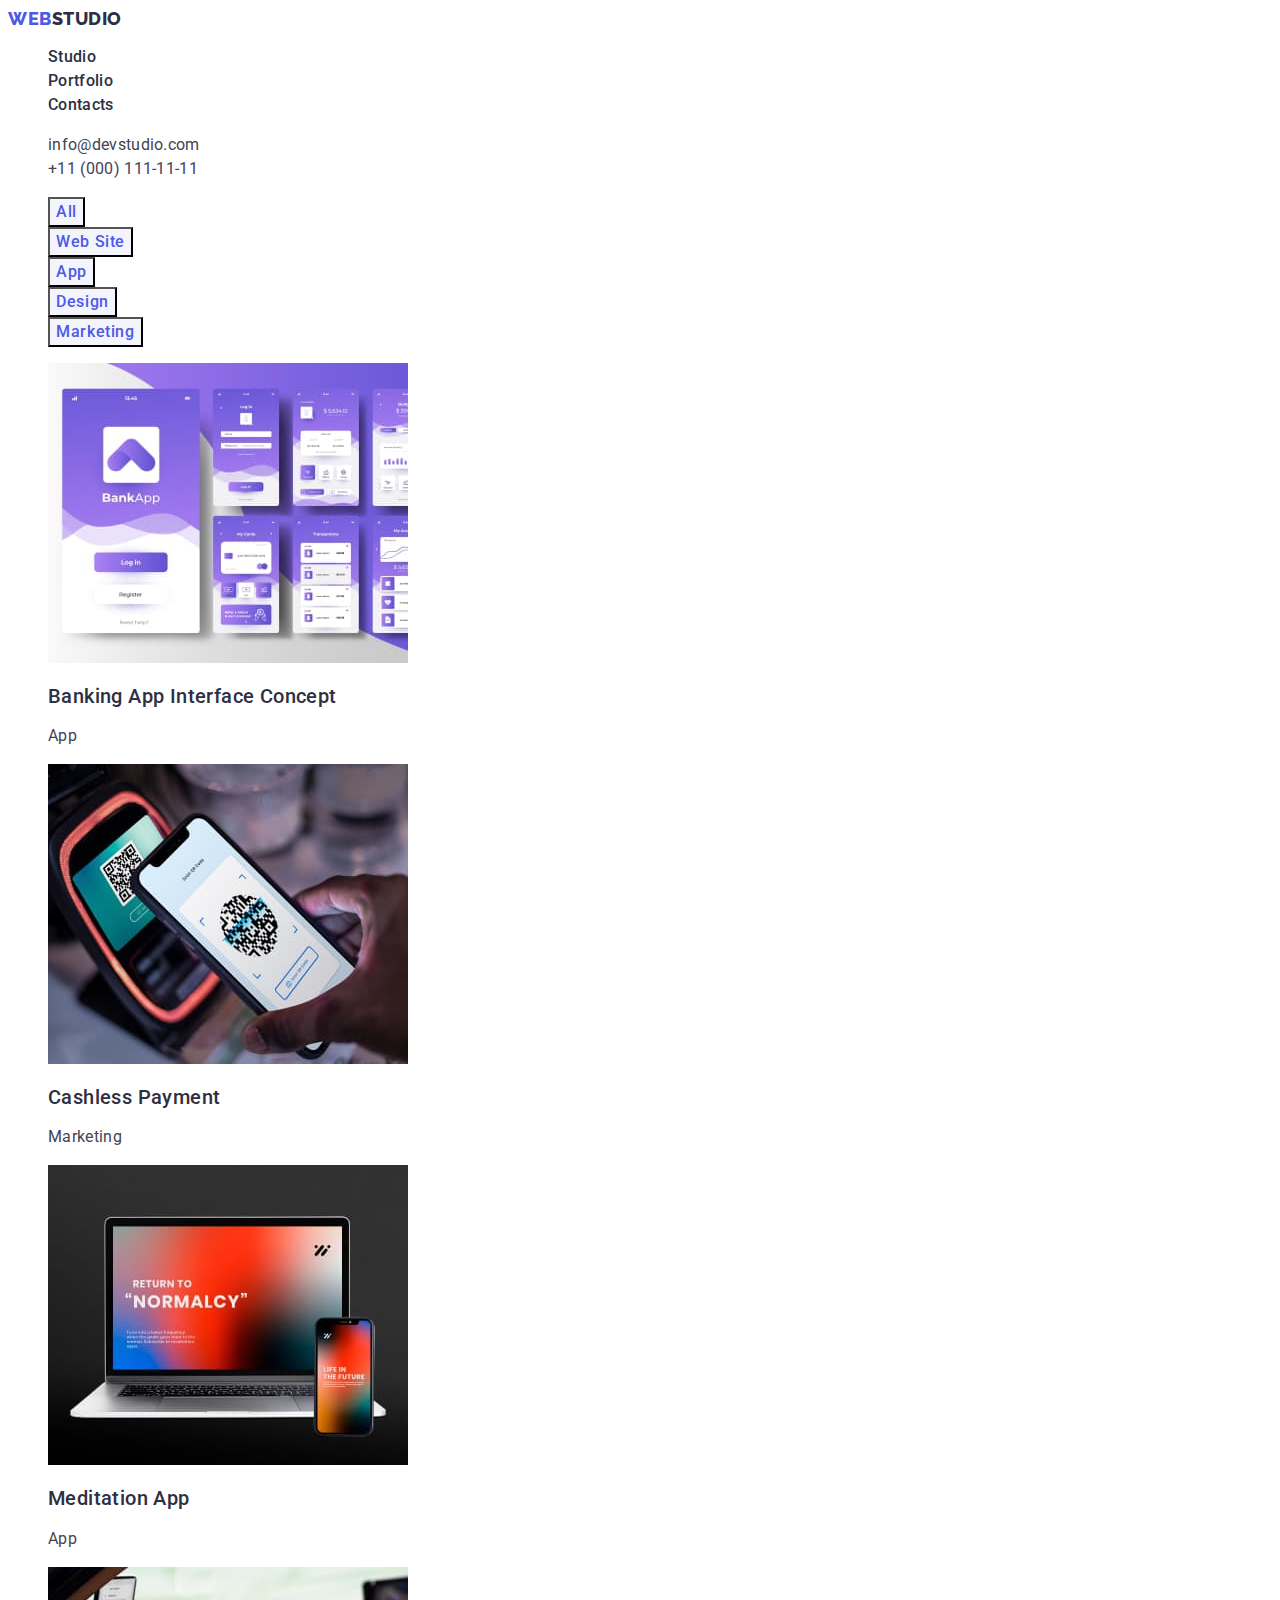
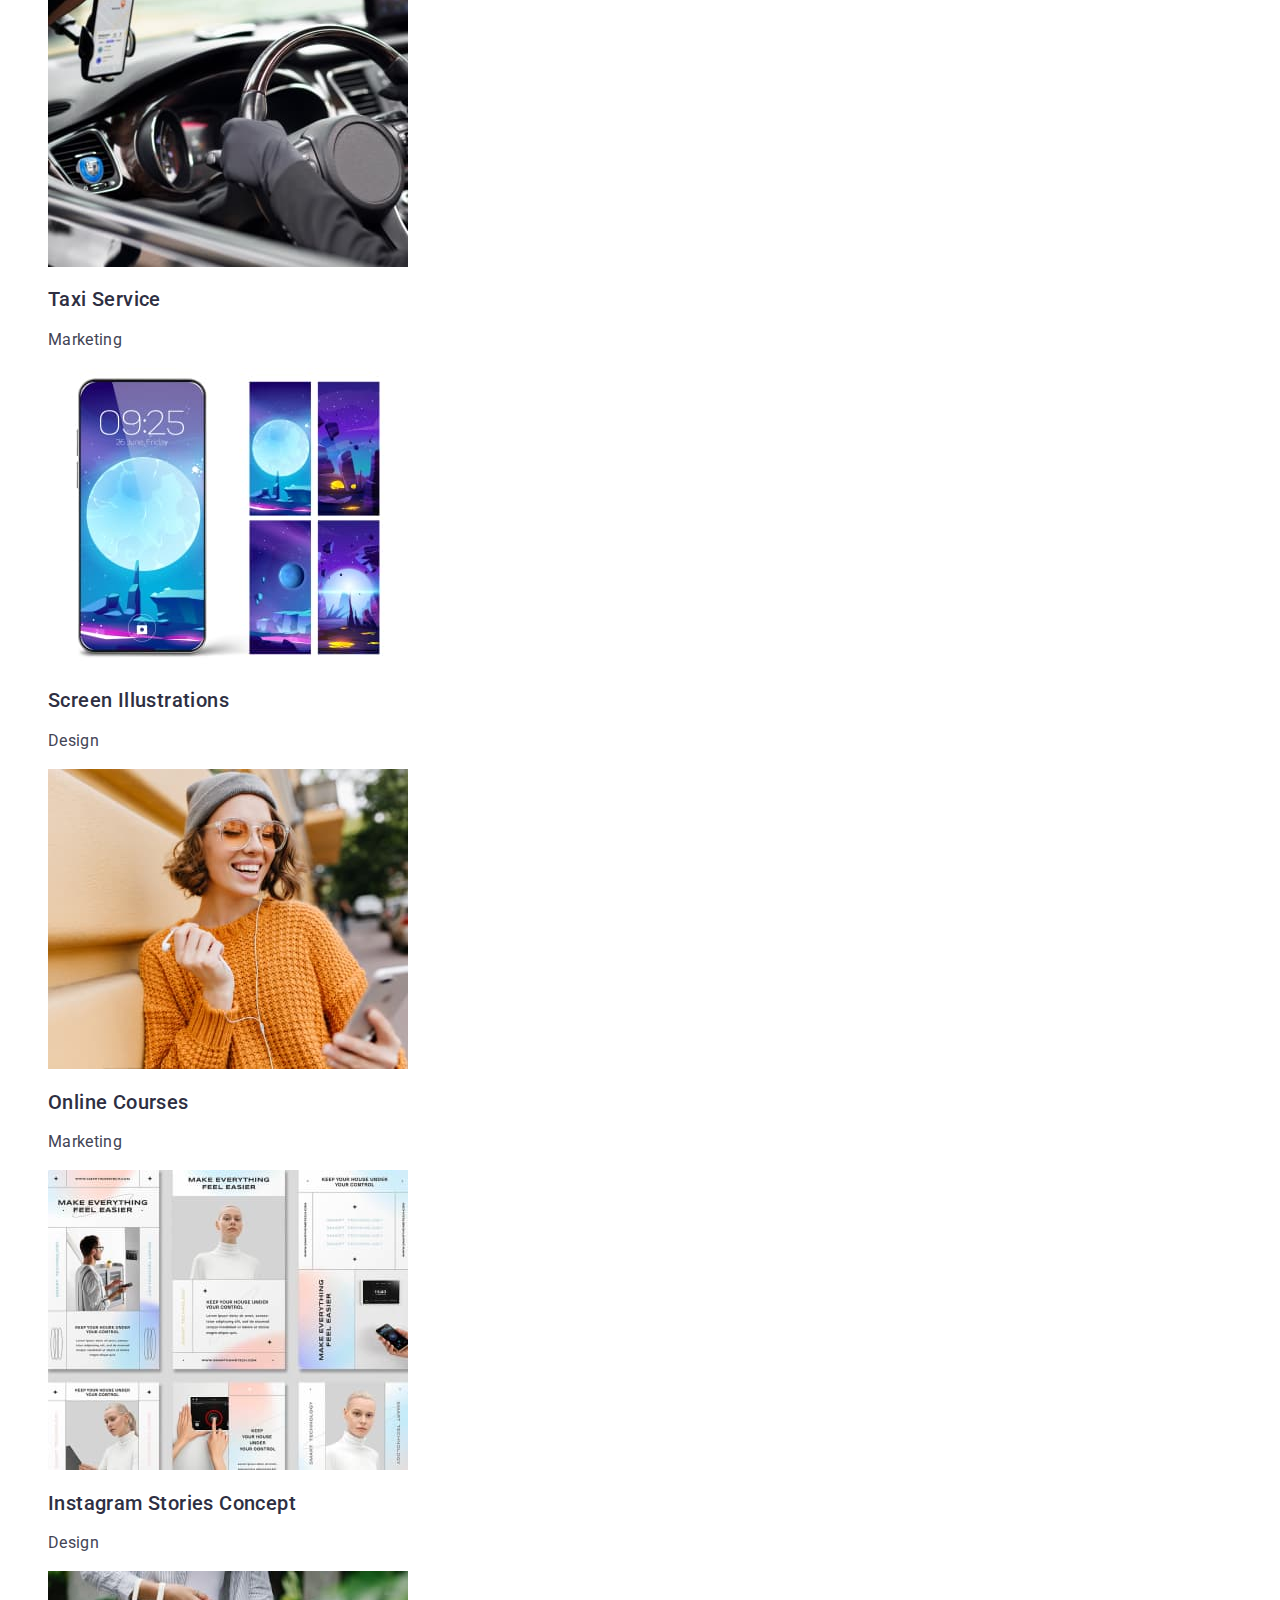
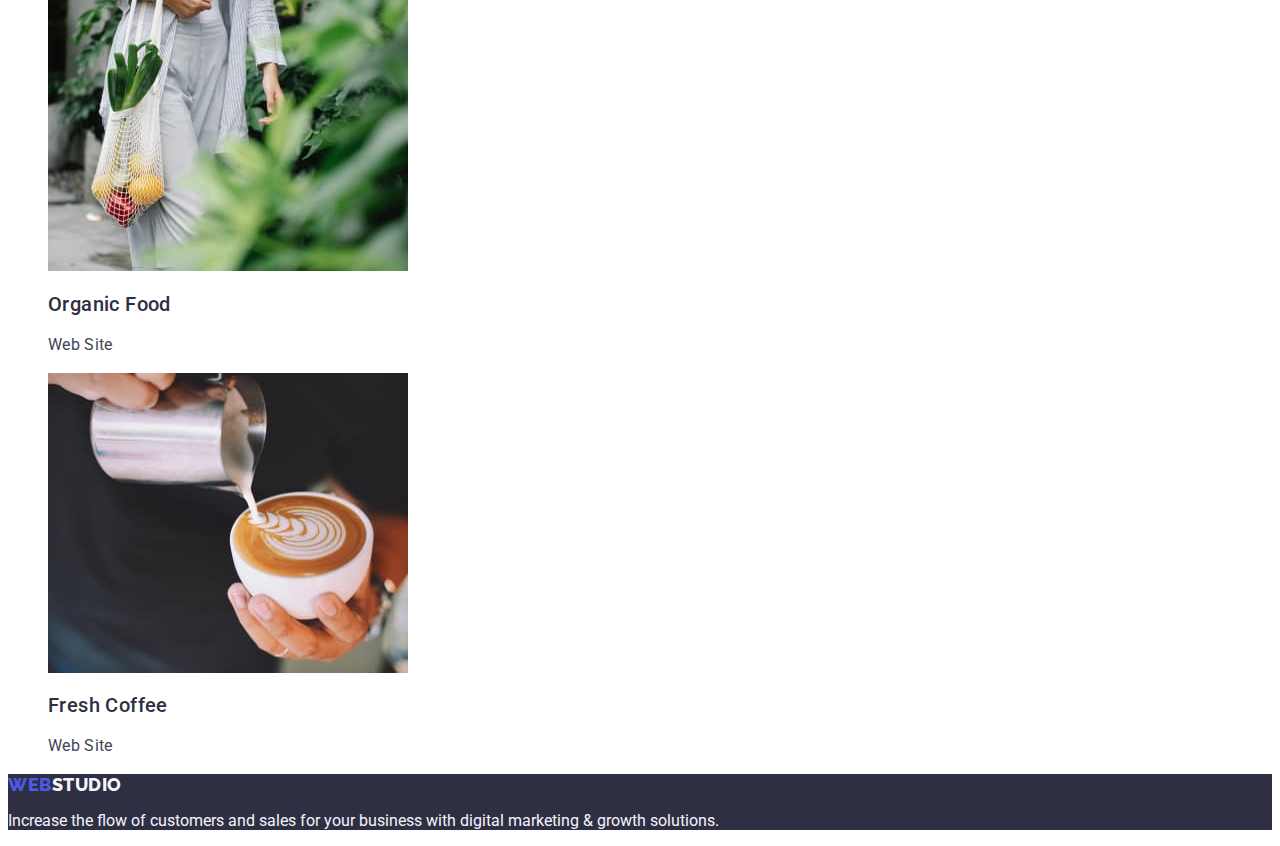
==== portfolio.html @ 5a8dc731 "Initial commit" ====
<!DOCTYPE html>
<html lang="en">

<head>
    <meta charset="UTF-8">
    <meta http-equiv="X-UA-Compatible" content="IE=edge">
    <meta name="viewport" content="width=device-width, initial-scale=1.0">
    <title>Document</title>
    <link rel="preconnect" href="https://fonts.googleapis.com">
    <link rel="preconnect" href="https://fonts.gstatic.com" crossorigin>
    <link
        href="https://fonts.googleapis.com/css2?family=Raleway:wght@800&family=Roboto:wght@400;500;700;900&display=swap"
        rel="stylesheet">
    <link rel="stylesheet" href="./css/style.css">
</head>

<body>
    <header class="header">
        <nav class="list">
            <a class="link head-link" href="./index.html">Web<span class="span-logo">Studio</span></a>
            <ul class="list">
                <li><a class="link header-line" href="./index.html">Studio</a></li>
                <li><a class="link header-line" href="./portfolio.html">Portfolio</a></li>
                <li><a class="link header-line" href="">Contacts</a></li>
            </ul>
        </nav>
        <address class="header-adress">
            <ul class="list">
                <li><a class="adress-link link" href="mailto:info@devstudio.com">info@devstudio.com</a></li>
                <li><a class="adress-link link" href="tel:+110001111111">+11 (000) 111-11-11</a></li>
            </ul>
        </address>
    </header>
    <main>
        <section class="portfolio">
            <h1 class="portfolio-header" hidden>Portfolio</h1>
            <ul class="list">
                <li class="link"><button class="portfolio-button" type="button">All</button></li>
                <li class="link"><button class="portfolio-button" type="button">Web Site</button></li>
                <li class="link"><button class="portfolio-button" type="button">App</button></li>
                <li class="link"><button class="portfolio-button" type="button">Design</button></li>
                <li class="link"><button class="portfolio-button" type="button">Marketing</button></li>
            </ul>


            <ul class="list">
                <li class="link">
                    <a class="link">
                        <img class="portfolio-img" src="./images/portfolio/img-1.jpg"
                            alt="Banking App Interface Concept" width="360" height="300">
                        <h2 class="list-header">Banking App Interface Concept</h2>
                        <p class="list-paragraph">App</p>
                    </a>
                </li>
                <li class="link">
                    <a class="link">
                        <img class="portfolio-img" src="./images/portfolio/img-2.jpg" alt="Cashless Payment" width="360"
                            height="300">
                        <h2 class="list-header">Cashless Payment</h2>
                        <p class="list-paragraph">Marketing</p>
                    </a>
                </li>
                <li class="link">
                    <a class="link">
                        <img class="portfolio-img" src="./images/portfolio/img-3.jpg" alt="Meditation App" width="360"
                            height="300">
                        <h2 class="list-header">Meditation App</h2>
                        <p class="list-paragraph">App</p>
                    </a>
                </li>
                <li class="link">
                    <a class="link">
                        <img class="portfolio-img" src="./images/portfolio/img-4.jpg" alt="Taxi Service" width="360"
                            height="300">
                        <h2 class="list-header">Taxi Service</h2>
                        <p class="list-paragraph">Marketing</p>
                    </a>
                </li>
                <li class="link">
                    <a class="link">
                        <img class="portfolio-img" src="./images/portfolio/img-5.jpg" alt="Screen Illustrations"
                            width="360" height="300">
                        <h2 class="list-header">Screen Illustrations</h2>
                        <p class="list-paragraph">Design</p>
                    </a>
                </li>
                <li class="link">
                    <a class="link">
                        <img class="portfolio-img" src="./images/portfolio/img-6.jpg" alt="Online Courses" width="360"
                            height="300">
                        <h2 class="list-header">Online Courses</h2>
                        <p class="list-paragraph">Marketing</p>
                    </a>
                </li>
                <li class="link">
                    <a class="link">
                        <img class="portfolio-img" src="./images/portfolio/img-7.jpg" alt="Instagram Stories Concept"
                            width="360" height="300">
                        <h2 class="list-header">Instagram Stories Concept</h2>
                        <p class="list-paragraph">Design</p>
                    </a>
                </li>
                <li class="link">
                    <a class="link">
                        <img class="portfolio-img" src="./images/portfolio/img-8.jpg" alt="Organic Food" width="360"
                            height="300">
                        <h2 class="list-header">Organic Food</h2>
                        <p class="list-paragraph">Web Site</p>
                    </a>
                </li>
                <li class="link">
                    <a class="link">
                        <img class="portfolio-img" src="./images/portfolio/cofe.jpg" alt="Fresh Coffee" width="360"
                            height="300">
                        <h2 class="list-header">Fresh Coffee</h2>
                        <p class="list-paragraph">Web Site</p>
                    </a>
                </li>
            </ul>
        </section>
    </main>
    <footer class="footer">
        <a class="link footer-link" href="./index.html">Web<span class="span-logo">Studio</span></a>
        <p class="fotter-paragraph">Increase the flow of customers and sales for your business with digital marketing &
            growth solutions.</p>
    </footer>
</body>

</html>
---- css/style.css ----
body {
    font-family: Roboto, sans-serif;
    color: #434455;
    font-size: 16px;
    background-color: #FFFFFF;
}

:root {
    --color: #2e2f42;
    --background-color: #F4F4FD;
    --color-batton:  #4d5ae5;
    --color-adress: #434455;
}

/*styles of links and buttons on focus and hover*/
.button {
    color: #FFFFFF;
    background-color: #4D5AE5;
    cursor: pointer;
    font-family: "Roboto", sans-serif;
    font-weight: 500;
    font-size: 16px;
    line-height: 1.5;
    letter-spacing: 0.04em;
}

.portfolio-button {
    color: var(--color-batton);
    background-color: var(--background-color);
    cursor: pointer;
    font-family: "Roboto", sans-serif;
    font-weight: 500;
    font-size: 16px;
    line-height: 1.5;
    letter-spacing: 0.04em;
}

.button:hover,
.button:focus{
    background-color: #404BBF;
}

.portfolio-button:hover,
.portfolio-button:focus {
    background-color: #404BBF;
    color: #FFFFFF;
}

.header-line:hover,
.header-line:focus {
    color: #404bbf;
}
.adress-link:hover,
.adress-link:focus{
    color: #404bbf;
}

/*backgraund-color on sections*/
.main-section-bus {
    background-color: #2E2F42;
}

.main-section-team {
    background-color: #F4F4FD;
}

.footer {
    background-color: #2E2F42;
}


/*text size, color*/
.head-link {
    color: #4d5ae5;
    font-family: "Raleway", sans-serif;
    font-weight: 800;
    font-size: 18px;
    line-height: 1.17;
    letter-spacing: 0.03em;
    text-transform: uppercase;
    text-decoration: none;
}

.head-link span {
    color: #2e2f42;
    font-family: "Raleway", sans-serif;
    font-weight: 800;
    font-size: 18px;
    line-height: 1.17;
    letter-spacing: 0.03em;
    text-transform: uppercase;
    text-decoration: none;
}

.footer-link {
    color: #4d5ae5;
    font-family: "Raleway", sans-serif;
    font-weight: 800;
    font-size: 18px;
    line-height: 1.17;
    letter-spacing: 0.03em;
    text-transform: uppercase;
    text-decoration: none;
}

.footer-link span {
    color: #f4f4fd;
    font-family: "Raleway", sans-serif;
    font-weight: 800;
    font-size: 18px;
    line-height: 1.17;
    letter-spacing: 0.03em;
    text-transform: uppercase;
    text-decoration: none;
}

.list {
    list-style: none;

}

.span-logo {
    color: #2e2f42;
    text-decoration: none;
}

.header-line {
    font-weight: 500;
    font-size: 16px;
    line-height: 1.5;
    letter-spacing: 0.02em;
    color: var(--color);
    list-style: none;
}

.header-adress {
    font-style: normal;
}

.adress-link {
    font-size: 16px;
    line-height: 1.5;
    letter-spacing: 0.02em;
    color: var(--color-adress);
}

.link {
    text-decoration: none;
}

.main-header {
    font-size: 56px;
    color: #FFFF;
    line-height: 1.07;
    text-align: center;
    letter-spacing: 0.02em;
}


.fotter-paragraph {
    font-size: 16px;
    color: #F4F4FD;
}

.list-header {
    font-weight: 500;
    font-size: 20px;
    line-height: 1.2;
    letter-spacing: 0.02em;
    color: #2e2f42;
}

.list-paragraph {
    font-size: 16px;
    line-height: 1.5;
    letter-spacing: 0.02em;
    color: #434455;
}

.main-header-doing {
    font-size: 36px;
    line-height: 1.11;
    text-align: center;
    letter-spacing: 0.02em;
    text-transform: capitalize;
    color: #2e2f42;
}

.main-header-team {
    font-size: 36px;
    line-height: 1.11;
    text-align: center;
    letter-spacing: 0.02em;
    text-transform: capitalize;
    color: #2e2f42;

}

.team-list {
    background-color: #FFFFFF;
}
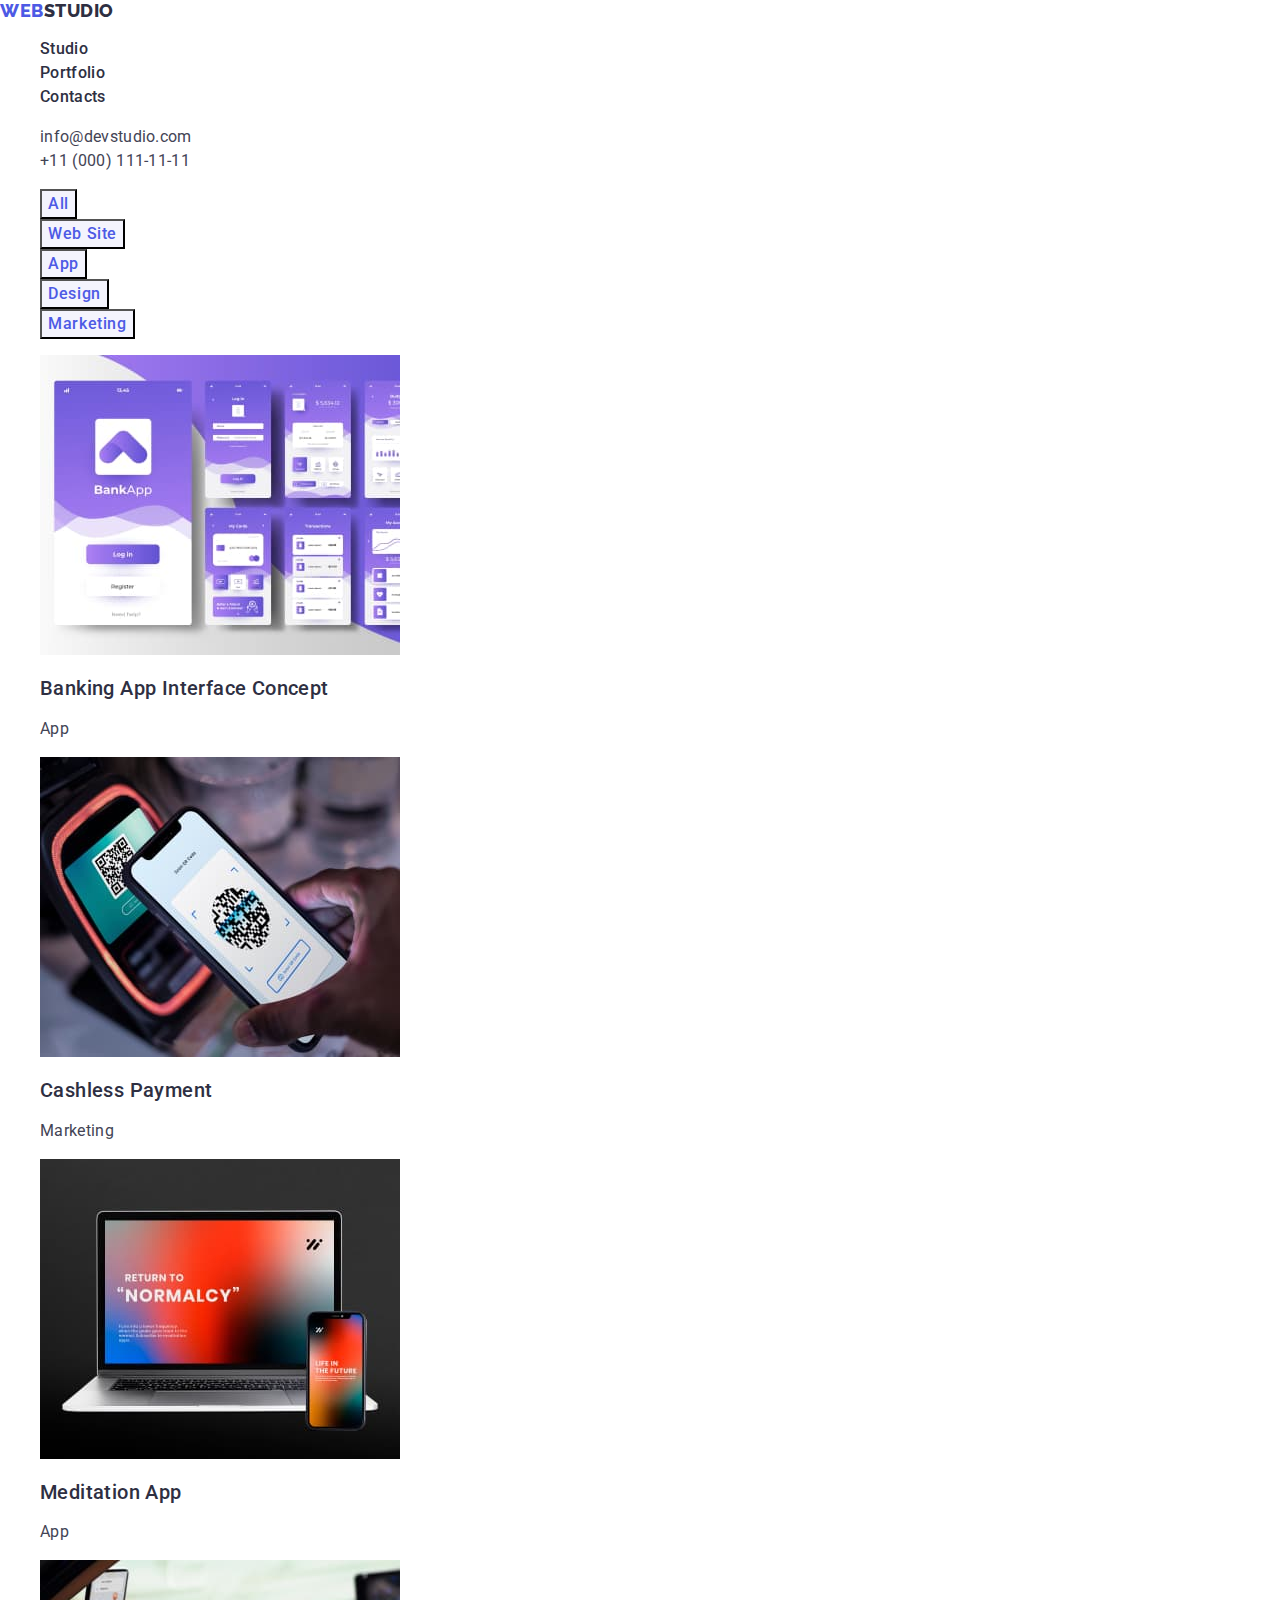
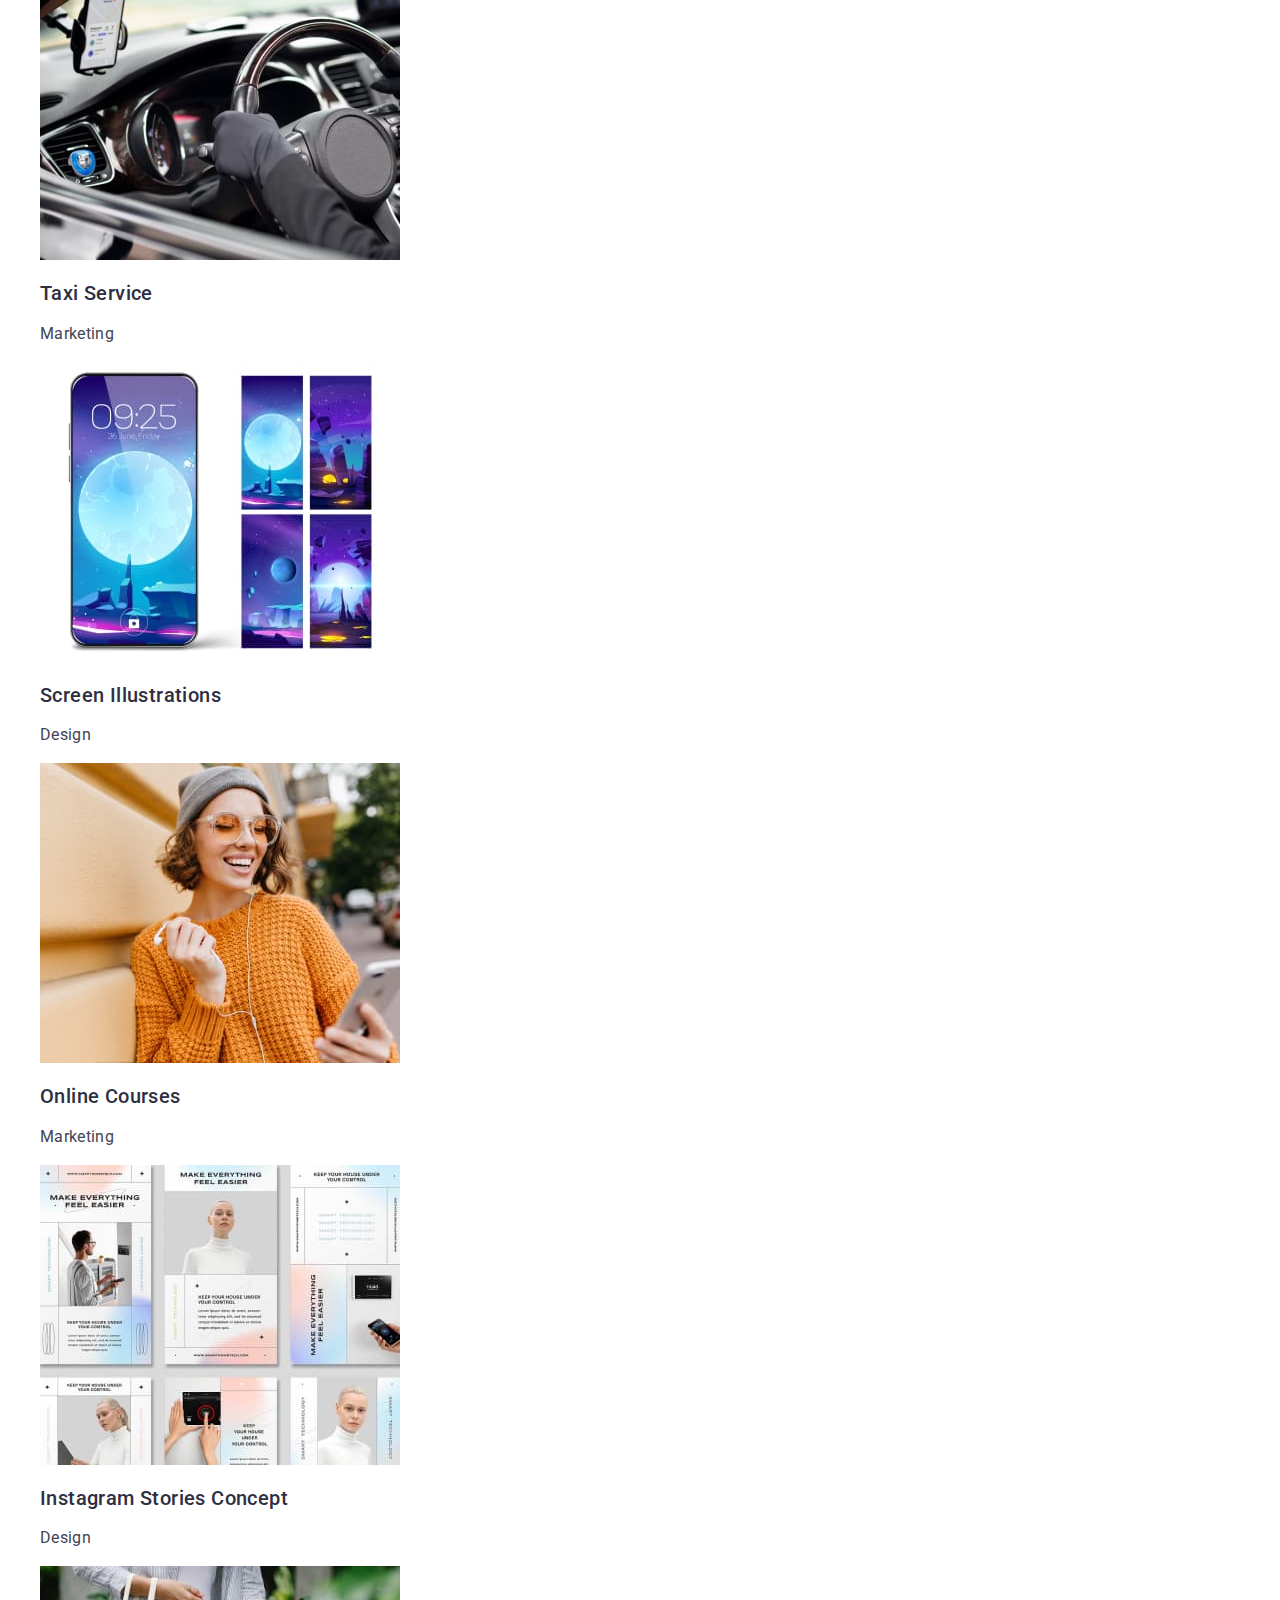
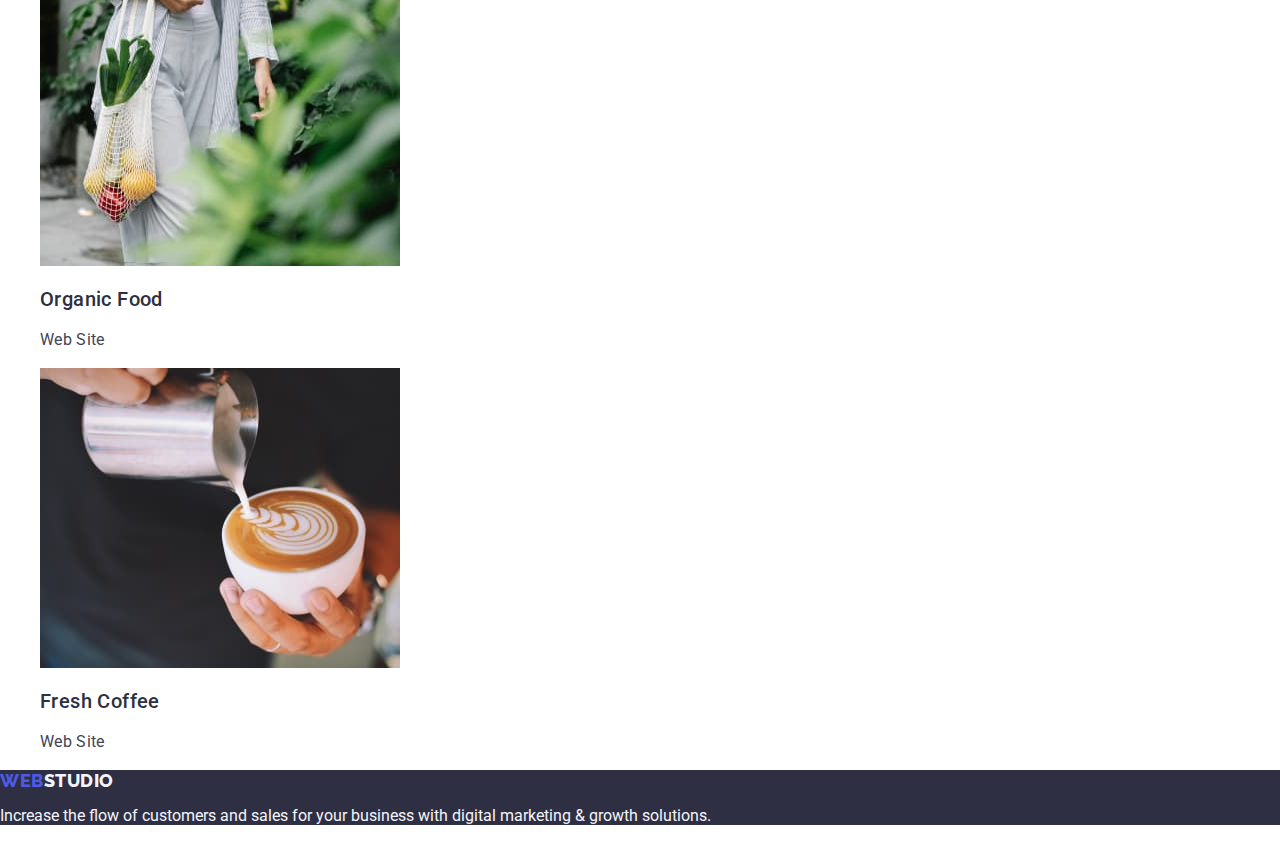
==== commit 36da3fd3: "01.04" ====
--- a/portfolio.html
+++ b/portfolio.html
@@ -11,6 +11,9 @@
     <link
         href="https://fonts.googleapis.com/css2?family=Raleway:wght@800&family=Roboto:wght@400;500;700;900&display=swap"
         rel="stylesheet">
+    <link rel="stylesheet" href="https://cdnjs.cloudflare.com/ajax/libs/modern-normalize/1.1.0/modern-normalize.css"
+        integrity="sha512-Y0MM+V6ymRKN2zStTqzQ227DWhhp4Mzdo6gnlRnuaNCbc+YN/ZH0sBCLTM4M0oSy9c9VKiCvd4Jk44aCLrNS5Q=="
+        crossorigin="anonymous" referrerpolicy="no-referrer" />
     <link rel="stylesheet" href="./css/style.css">
 </head>
 
--- a/css/style.css
+++ b/css/style.css
@@ -1,21 +1,34 @@
+
+:root {
+    --color: #2e2f42;
+    --background-color-bat-port: #F4F4FD;
+    --color-batton:  #4d5ae5;
+    --color-adress: #434455;
+    --background-color: #FFFFFF;
+    --body-text-cl: #434455;
+    --batton-text-cl: #FFFFFF;
+    --batton-active: #404BBF; 
+    --backgr-main-sect: #2E2F42;
+    --backgr-team: #f4f4fd;
+    --backgr-footer: #2E2F42;
+    --span-cl: #2e2f42;
+    --span-footer-cl: #f4f4fd;
+    --header-cl: #FFFFFF;
+}
+
+
 body {
     font-family: Roboto, sans-serif;
-    color: #434455;
-    font-size: 16px;
-    background-color: #FFFFFF;
-}
-
-:root {
-    --color: #2e2f42;
-    --background-color: #F4F4FD;
-    --color-batton:  #4d5ae5;
-    --color-adress: #434455;
-}
+    color: var(--body-text-cl);
+    font-size: 16px;
+    background-color: var(--background-color);
+}
+
 
 /*styles of links and buttons on focus and hover*/
 .button {
-    color: #FFFFFF;
-    background-color: #4D5AE5;
+    color: var(--background-color);
+    background-color: var(--color-batton);
     cursor: pointer;
     font-family: "Roboto", sans-serif;
     font-weight: 500;
@@ -26,7 +39,7 @@
 
 .portfolio-button {
     color: var(--color-batton);
-    background-color: var(--background-color);
+    background-color: var(--background-color-bat-port);
     cursor: pointer;
     font-family: "Roboto", sans-serif;
     font-weight: 500;
@@ -37,41 +50,41 @@
 
 .button:hover,
 .button:focus{
-    background-color: #404BBF;
+    background-color: var(--batton-active);
 }
 
 .portfolio-button:hover,
 .portfolio-button:focus {
-    background-color: #404BBF;
-    color: #FFFFFF;
+    background-color: var(--batton-active);
+    color: var(--batton-text-cl);
 }
 
 .header-line:hover,
 .header-line:focus {
-    color: #404bbf;
+    color: var(--batton-active);
 }
 .adress-link:hover,
 .adress-link:focus{
-    color: #404bbf;
+    color: var(--batton-active);
 }
 
 /*backgraund-color on sections*/
 .main-section-bus {
-    background-color: #2E2F42;
+    background-color: var(--backgr-main-sect);
 }
 
 .main-section-team {
-    background-color: #F4F4FD;
+    background-color: var(--backgr-team);
 }
 
 .footer {
-    background-color: #2E2F42;
+    background-color: var(--backgr-footer);
 }
 
 
 /*text size, color*/
 .head-link {
-    color: #4d5ae5;
+    color: var(--color-batton);
     font-family: "Raleway", sans-serif;
     font-weight: 800;
     font-size: 18px;
@@ -82,7 +95,7 @@
 }
 
 .head-link span {
-    color: #2e2f42;
+    color: var(--span-cl);
     font-family: "Raleway", sans-serif;
     font-weight: 800;
     font-size: 18px;
@@ -93,7 +106,7 @@
 }
 
 .footer-link {
-    color: #4d5ae5;
+    color: var(--color-batton);
     font-family: "Raleway", sans-serif;
     font-weight: 800;
     font-size: 18px;
@@ -104,7 +117,7 @@
 }
 
 .footer-link span {
-    color: #f4f4fd;
+    color: var(--span-footer-cl);
     font-family: "Raleway", sans-serif;
     font-weight: 800;
     font-size: 18px;
@@ -120,7 +133,7 @@
 }
 
 .span-logo {
-    color: #2e2f42;
+    color: var(--span-cl);
     text-decoration: none;
 }
 
@@ -150,7 +163,7 @@
 
 .main-header {
     font-size: 56px;
-    color: #FFFF;
+    color: var(--header-cl);
     line-height: 1.07;
     text-align: center;
     letter-spacing: 0.02em;
@@ -159,7 +172,7 @@
 
 .fotter-paragraph {
     font-size: 16px;
-    color: #F4F4FD;
+    color: var(--backgr-team);
 }
 
 .list-header {
@@ -167,14 +180,14 @@
     font-size: 20px;
     line-height: 1.2;
     letter-spacing: 0.02em;
-    color: #2e2f42;
+    color: var(--color);
 }
 
 .list-paragraph {
     font-size: 16px;
     line-height: 1.5;
     letter-spacing: 0.02em;
-    color: #434455;
+    color: var(--color-adress);
 }
 
 .main-header-doing {
@@ -183,7 +196,7 @@
     text-align: center;
     letter-spacing: 0.02em;
     text-transform: capitalize;
-    color: #2e2f42;
+    color: var(--color);
 }
 
 .main-header-team {
@@ -192,10 +205,9 @@
     text-align: center;
     letter-spacing: 0.02em;
     text-transform: capitalize;
-    color: #2e2f42;
-
-}
-
-.team-list {
-    background-color: #FFFFFF;
-}+    color: var(--color);
+
+}
+.team-list{
+    background-color: var(--background-color);
+}
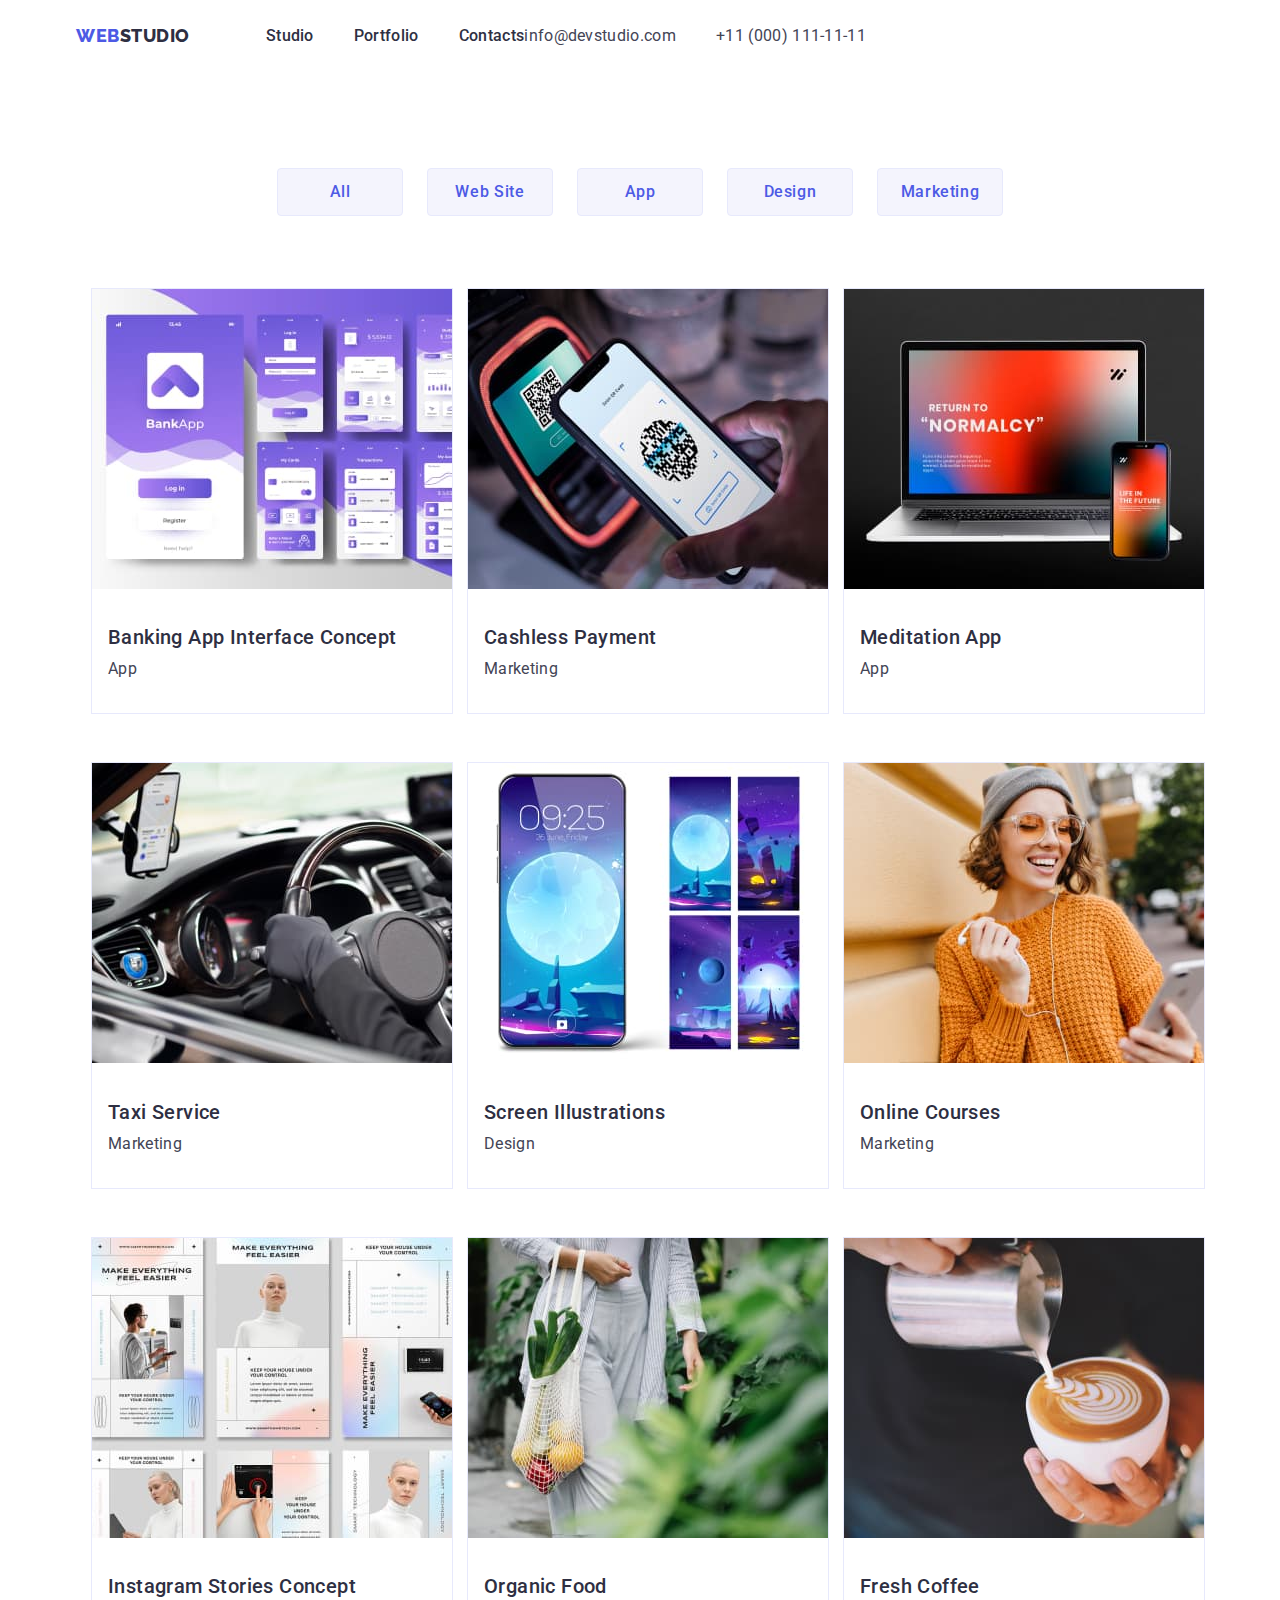
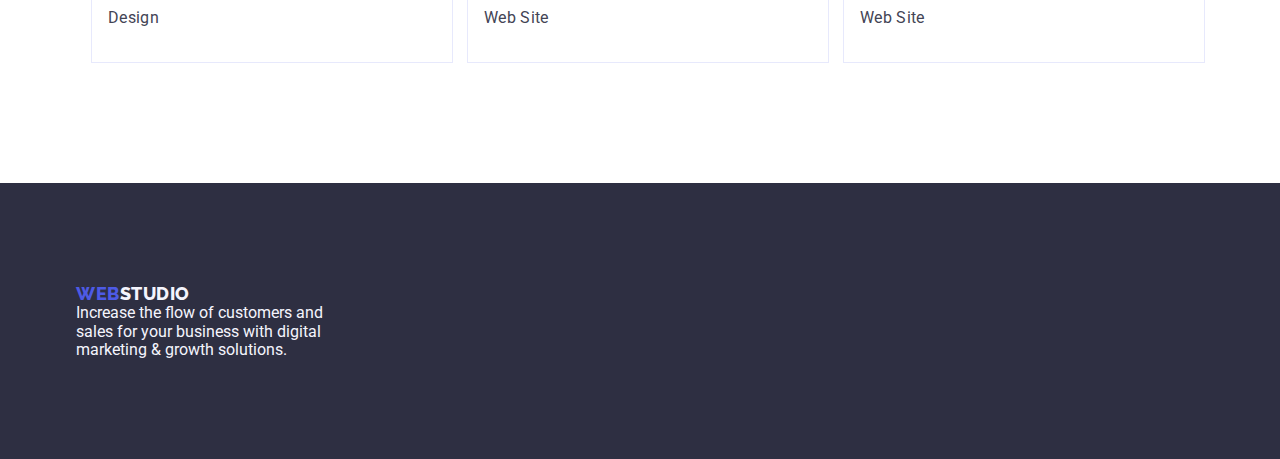
==== commit ace42a8c: "04.04 flexbox" ====
--- a/portfolio.html
+++ b/portfolio.html
@@ -19,100 +19,102 @@
 
 <body>
     <header class="header">
-        <nav class="list">
-            <a class="link head-link" href="./index.html">Web<span class="span-logo">Studio</span></a>
-            <ul class="list">
-                <li><a class="link header-line" href="./index.html">Studio</a></li>
-                <li><a class="link header-line" href="./portfolio.html">Portfolio</a></li>
-                <li><a class="link header-line" href="">Contacts</a></li>
-            </ul>
-        </nav>
-        <address class="header-adress">
-            <ul class="list">
-                <li><a class="adress-link link" href="mailto:info@devstudio.com">info@devstudio.com</a></li>
-                <li><a class="adress-link link" href="tel:+110001111111">+11 (000) 111-11-11</a></li>
-            </ul>
-        </address>
+        <section class="head-nav container">
+            <nav class="list nav">
+                <a class="link head-link" href="./index.html">Web<span class="span-logo">Studio</span></a>
+                <ul class="list head-list">
+                    <li class="nav-link"><a class="link header-line" href="./index.html">Studio</a></li>
+                    <li class="nav-link"><a class="link header-line" href="./portfolio.html">Portfolio</a></li>
+                    <li class="nav-link"><a class="link header-line" href="">Contacts</a></li>
+                </ul>
+            </nav>
+            <address class="header-adress">
+                <ul class="list adress-list">
+                    <li class="nav-link"><a class="adress-link link" href="mailto:info@devstudio.com">info@devstudio.com</a></li>
+                    <li class="nav-link"><a class="adress-link link" href="tel:+110001111111">+11 (000) 111-11-11</a></li>
+                </ul>
+            </address>
+        </section>
     </header>
     <main>
-        <section class="portfolio">
+        <section class="portfolio container">
             <h1 class="portfolio-header" hidden>Portfolio</h1>
-            <ul class="list">
-                <li class="link"><button class="portfolio-button" type="button">All</button></li>
-                <li class="link"><button class="portfolio-button" type="button">Web Site</button></li>
-                <li class="link"><button class="portfolio-button" type="button">App</button></li>
-                <li class="link"><button class="portfolio-button" type="button">Design</button></li>
-                <li class="link"><button class="portfolio-button" type="button">Marketing</button></li>
+            <ul class="list button-list">
+                <li class="link button-link"><button class="portfolio-button" type="button">All</button></li>
+                <li class="link button-link"><button class="portfolio-button" type="button">Web Site</button></li>
+                <li class="link button-link"><button class="portfolio-button" type="button">App</button></li>
+                <li class="link button-link"><button class="portfolio-button" type="button">Design</button></li>
+                <li class="link button-link"><button class="portfolio-button" type="button">Marketing</button></li>
             </ul>
 
 
-            <ul class="list">
-                <li class="link">
-                    <a class="link">
+            <ul class="list ul-port-list container">
+                <li class="link portfolio-lists">
+                    <a class="link port-link">
                         <img class="portfolio-img" src="./images/portfolio/img-1.jpg"
                             alt="Banking App Interface Concept" width="360" height="300">
                         <h2 class="list-header">Banking App Interface Concept</h2>
                         <p class="list-paragraph">App</p>
                     </a>
                 </li>
-                <li class="link">
-                    <a class="link">
+                <li class="link portfolio-lists">
+                    <a class="link port-link">
                         <img class="portfolio-img" src="./images/portfolio/img-2.jpg" alt="Cashless Payment" width="360"
                             height="300">
                         <h2 class="list-header">Cashless Payment</h2>
                         <p class="list-paragraph">Marketing</p>
                     </a>
                 </li>
-                <li class="link">
-                    <a class="link">
+                <li class="link portfolio-lists">
+                    <a class="link port-link">
                         <img class="portfolio-img" src="./images/portfolio/img-3.jpg" alt="Meditation App" width="360"
                             height="300">
                         <h2 class="list-header">Meditation App</h2>
                         <p class="list-paragraph">App</p>
                     </a>
                 </li>
-                <li class="link">
-                    <a class="link">
+                <li class="link portfolio-lists">
+                    <a class="link port-link">
                         <img class="portfolio-img" src="./images/portfolio/img-4.jpg" alt="Taxi Service" width="360"
                             height="300">
                         <h2 class="list-header">Taxi Service</h2>
                         <p class="list-paragraph">Marketing</p>
                     </a>
                 </li>
-                <li class="link">
-                    <a class="link">
+                <li class="link portfolio-lists">
+                    <a class="link port-link">
                         <img class="portfolio-img" src="./images/portfolio/img-5.jpg" alt="Screen Illustrations"
                             width="360" height="300">
                         <h2 class="list-header">Screen Illustrations</h2>
                         <p class="list-paragraph">Design</p>
                     </a>
                 </li>
-                <li class="link">
-                    <a class="link">
+                <li class="link portfolio-lists">
+                    <a class="link port-link">
                         <img class="portfolio-img" src="./images/portfolio/img-6.jpg" alt="Online Courses" width="360"
                             height="300">
                         <h2 class="list-header">Online Courses</h2>
                         <p class="list-paragraph">Marketing</p>
                     </a>
                 </li>
-                <li class="link">
-                    <a class="link">
+                <li class="link portfolio-lists">
+                    <a class="link port-link">
                         <img class="portfolio-img" src="./images/portfolio/img-7.jpg" alt="Instagram Stories Concept"
                             width="360" height="300">
                         <h2 class="list-header">Instagram Stories Concept</h2>
                         <p class="list-paragraph">Design</p>
                     </a>
                 </li>
-                <li class="link">
-                    <a class="link">
+                <li class="link portfolio-lists">
+                    <a class="link port-link">
                         <img class="portfolio-img" src="./images/portfolio/img-8.jpg" alt="Organic Food" width="360"
                             height="300">
                         <h2 class="list-header">Organic Food</h2>
                         <p class="list-paragraph">Web Site</p>
                     </a>
                 </li>
-                <li class="link">
-                    <a class="link">
+                <li class="link portfolio-lists">
+                    <a class="link port-link">
                         <img class="portfolio-img" src="./images/portfolio/cofe.jpg" alt="Fresh Coffee" width="360"
                             height="300">
                         <h2 class="list-header">Fresh Coffee</h2>
@@ -123,8 +125,8 @@
         </section>
     </main>
     <footer class="footer">
-        <a class="link footer-link" href="./index.html">Web<span class="span-logo">Studio</span></a>
-        <p class="fotter-paragraph">Increase the flow of customers and sales for your business with digital marketing &
+        <a class="link footer-link container" href="./index.html">Web<span class="span-logo">Studio</span></a>
+        <p class="fotter-paragraph container">Increase the flow of customers and<br> sales for your business with digital<br> marketing &
             growth solutions.</p>
     </footer>
 </body>
--- a/css/style.css
+++ b/css/style.css
@@ -1,13 +1,12 @@
-
 :root {
     --color: #2e2f42;
     --background-color-bat-port: #F4F4FD;
-    --color-batton:  #4d5ae5;
+    --color-batton: #4d5ae5;
     --color-adress: #434455;
     --background-color: #FFFFFF;
     --body-text-cl: #434455;
     --batton-text-cl: #FFFFFF;
-    --batton-active: #404BBF; 
+    --batton-active: #404BBF;
     --backgr-main-sect: #2E2F42;
     --backgr-team: #f4f4fd;
     --backgr-footer: #2E2F42;
@@ -16,17 +15,70 @@
     --header-cl: #FFFFFF;
 }
 
+h1,
+h2,
+h3,
+p,
+ul {
+    margin: 0;
+    padding: 0;
+}
 
 body {
     font-family: Roboto, sans-serif;
     color: var(--body-text-cl);
     font-size: 16px;
     background-color: var(--background-color);
-}
-
+
+}
+
+.container {
+    width: 1158px;
+    padding-left: 15px;
+    padding-right: 15px;
+    margin: 0 auto;
+}
+
+.head-nav {
+    display: flex;
+    align-items: center;
+
+}
+
+.nav {
+    display: flex;
+}
+
+
+.head-list {
+    display: flex;
+
+}
+
+.adress-list {
+    display: flex;
+    margin-left: auto;
+
+}
+
+.head-list .nav-link+.nav-link {
+    margin-left: 40px;
+}
+
+.adress-list .nav-link+.nav-link {
+    margin-left: 40px;
+}
 
 /*styles of links and buttons on focus and hover*/
 .button {
+    display: flex;
+    flex-direction: row;
+    margin-right: auto;
+    margin-left: auto;
+    padding: 16px 32px;
+    gap: 10px;
+    margin-top: 48px;
+
     color: var(--background-color);
     background-color: var(--color-batton);
     cursor: pointer;
@@ -35,9 +87,25 @@
     font-size: 16px;
     line-height: 1.5;
     letter-spacing: 0.04em;
+    box-shadow: 0px 4px 4px rgba(0, 0, 0, 0.15);
+    border-radius: 4px;
+}
+
+.button-list {
+    display: flex;
+    justify-content: center;
+    margin-top: 96px;
 }
 
 .portfolio-button {
+    display: flex;
+    flex-direction: row;
+    justify-content: center;
+    align-items: center;
+    padding: 12px 24px;
+    width: 126px;
+    height: 48px;
+
     color: var(--color-batton);
     background-color: var(--background-color-bat-port);
     cursor: pointer;
@@ -46,10 +114,39 @@
     font-size: 16px;
     line-height: 1.5;
     letter-spacing: 0.04em;
-}
+    border: 1px solid #E7E9FC;
+    border-radius: 4px;
+
+}
+
+.button-list .button-link+.button-link {
+    margin-left: 24px;
+}
+
+.ul-port-list {
+    display: flex;
+    flex-wrap: wrap;
+    margin-top: 24px;
+
+
+}
+
+.portfolio-lists {
+    display: flex;
+    flex-wrap: wrap;
+    flex-basis: calc(100%/3);
+    margin-top: 48px;
+    margin-left: 0px;
+
+}
+
+.port-link {
+    border: 1px solid #E7E9FC;
+}
+
 
 .button:hover,
-.button:focus{
+.button:focus {
     background-color: var(--batton-active);
 }
 
@@ -63,8 +160,9 @@
 .header-line:focus {
     color: var(--batton-active);
 }
+
 .adress-link:hover,
-.adress-link:focus{
+.adress-link:focus {
     color: var(--batton-active);
 }
 
@@ -84,6 +182,10 @@
 
 /*text size, color*/
 .head-link {
+    display: flex;
+    align-items: center;
+    margin-right: 76px;
+
     color: var(--color-batton);
     font-family: "Raleway", sans-serif;
     font-weight: 800;
@@ -106,6 +208,11 @@
 }
 
 .footer-link {
+    display: block;
+    margin-top: 120px;
+    padding-top: 100px;
+
+
     color: var(--color-batton);
     font-family: "Raleway", sans-serif;
     font-weight: 800;
@@ -127,6 +234,11 @@
     text-decoration: none;
 }
 
+.fotter-paragraph {
+    display: block;
+    padding-bottom: 100px;
+}
+
 .list {
     list-style: none;
 
@@ -138,6 +250,10 @@
 }
 
 .header-line {
+    display: block;
+    padding-top: 24px;
+    padding-bottom: 24px;
+
     font-weight: 500;
     font-size: 16px;
     line-height: 1.5;
@@ -162,6 +278,9 @@
 }
 
 .main-header {
+    padding-top: 88px;
+
+
     font-size: 56px;
     color: var(--header-cl);
     line-height: 1.07;
@@ -176,6 +295,10 @@
 }
 
 .list-header {
+    display: block;
+    margin-top: 32px;
+    padding-left: 16px;
+
     font-weight: 500;
     font-size: 20px;
     line-height: 1.2;
@@ -184,6 +307,11 @@
 }
 
 .list-paragraph {
+    display: block;
+    margin-top: 8px;
+    padding-left: 16px;
+    padding-bottom: 32px;
+
     font-size: 16px;
     line-height: 1.5;
     letter-spacing: 0.02em;
@@ -208,6 +336,7 @@
     color: var(--color);
 
 }
-.team-list{
+
+.team-list {
     background-color: var(--background-color);
-}
+}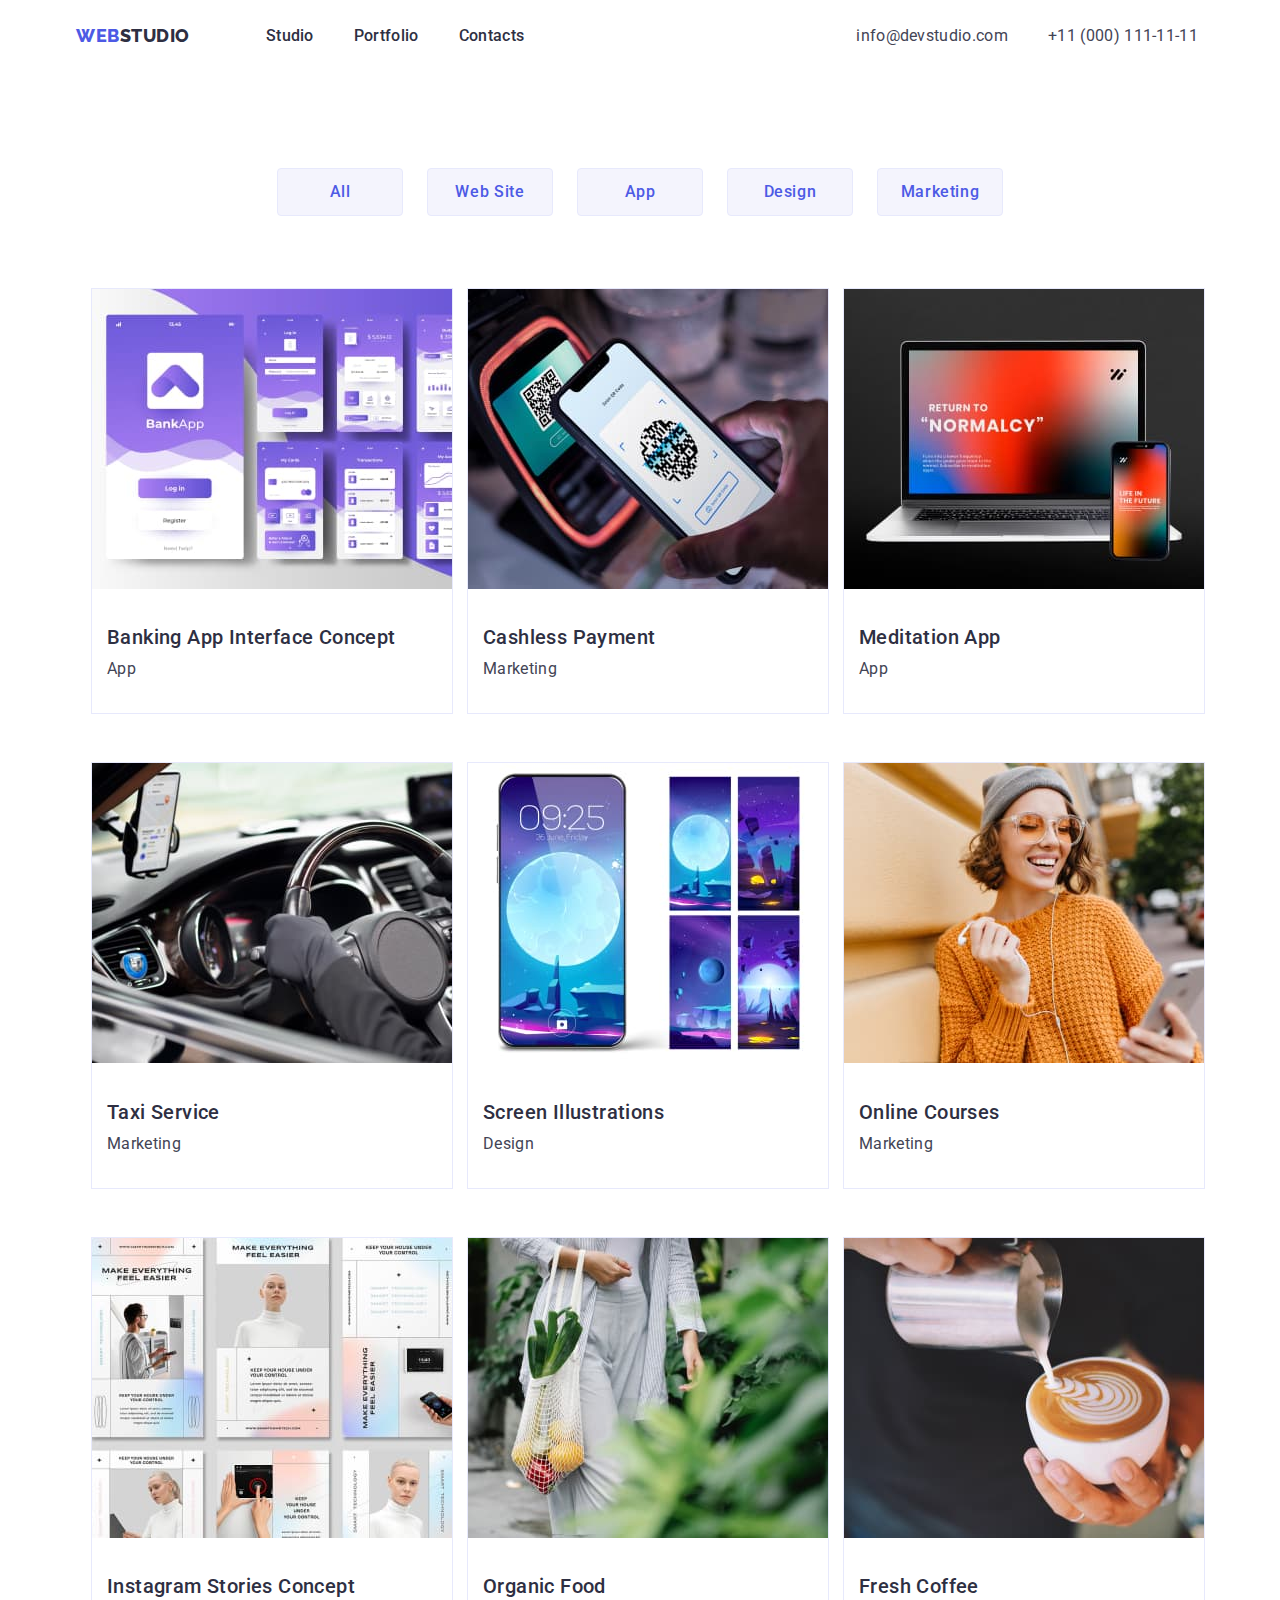
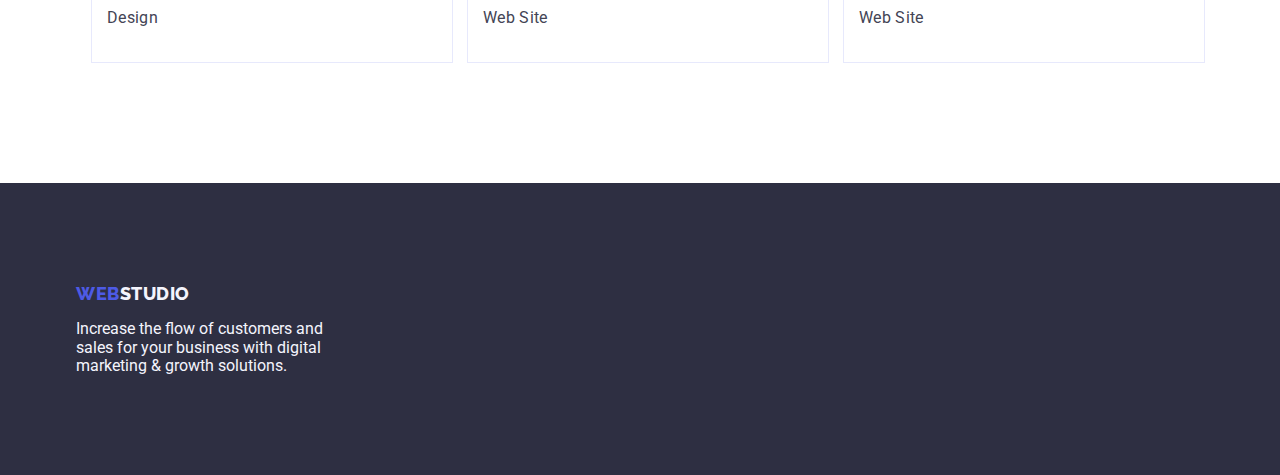
==== commit 8cf94f7d: "04.04OK" ====
--- a/portfolio.html
+++ b/portfolio.html
@@ -30,8 +30,10 @@
             </nav>
             <address class="header-adress">
                 <ul class="list adress-list">
-                    <li class="nav-link"><a class="adress-link link" href="mailto:info@devstudio.com">info@devstudio.com</a></li>
-                    <li class="nav-link"><a class="adress-link link" href="tel:+110001111111">+11 (000) 111-11-11</a></li>
+                    <li class="nav-link"><a class="adress-link link"
+                            href="mailto:info@devstudio.com">info@devstudio.com</a></li>
+                    <li class="nav-link"><a class="adress-link link" href="tel:+110001111111">+11 (000) 111-11-11</a>
+                    </li>
                 </ul>
             </address>
         </section>
@@ -53,72 +55,72 @@
                     <a class="link port-link">
                         <img class="portfolio-img" src="./images/portfolio/img-1.jpg"
                             alt="Banking App Interface Concept" width="360" height="300">
-                        <h2 class="list-header">Banking App Interface Concept</h2>
-                        <p class="list-paragraph">App</p>
+                        <h2 class="list-header-port">Banking App Interface Concept</h2>
+                        <p class="list-paragraph-port">App</p>
                     </a>
                 </li>
                 <li class="link portfolio-lists">
                     <a class="link port-link">
                         <img class="portfolio-img" src="./images/portfolio/img-2.jpg" alt="Cashless Payment" width="360"
                             height="300">
-                        <h2 class="list-header">Cashless Payment</h2>
-                        <p class="list-paragraph">Marketing</p>
+                        <h2 class="list-header-port">Cashless Payment</h2>
+                        <p class="list-paragraph-port">Marketing</p>
                     </a>
                 </li>
                 <li class="link portfolio-lists">
                     <a class="link port-link">
                         <img class="portfolio-img" src="./images/portfolio/img-3.jpg" alt="Meditation App" width="360"
                             height="300">
-                        <h2 class="list-header">Meditation App</h2>
-                        <p class="list-paragraph">App</p>
+                        <h2 class="list-header-port">Meditation App</h2>
+                        <p class="list-paragraph-port">App</p>
                     </a>
                 </li>
                 <li class="link portfolio-lists">
                     <a class="link port-link">
                         <img class="portfolio-img" src="./images/portfolio/img-4.jpg" alt="Taxi Service" width="360"
                             height="300">
-                        <h2 class="list-header">Taxi Service</h2>
-                        <p class="list-paragraph">Marketing</p>
+                        <h2 class="list-header-port">Taxi Service</h2>
+                        <p class="list-paragraph-port">Marketing</p>
                     </a>
                 </li>
                 <li class="link portfolio-lists">
                     <a class="link port-link">
                         <img class="portfolio-img" src="./images/portfolio/img-5.jpg" alt="Screen Illustrations"
                             width="360" height="300">
-                        <h2 class="list-header">Screen Illustrations</h2>
-                        <p class="list-paragraph">Design</p>
+                        <h2 class="list-header-port">Screen Illustrations</h2>
+                        <p class="list-paragraph-port">Design</p>
                     </a>
                 </li>
                 <li class="link portfolio-lists">
                     <a class="link port-link">
                         <img class="portfolio-img" src="./images/portfolio/img-6.jpg" alt="Online Courses" width="360"
                             height="300">
-                        <h2 class="list-header">Online Courses</h2>
-                        <p class="list-paragraph">Marketing</p>
+                        <h2 class="list-header-port">Online Courses</h2>
+                        <p class="list-paragraph-port">Marketing</p>
                     </a>
                 </li>
                 <li class="link portfolio-lists">
                     <a class="link port-link">
                         <img class="portfolio-img" src="./images/portfolio/img-7.jpg" alt="Instagram Stories Concept"
                             width="360" height="300">
-                        <h2 class="list-header">Instagram Stories Concept</h2>
-                        <p class="list-paragraph">Design</p>
+                        <h2 class="list-header-port">Instagram Stories Concept</h2>
+                        <p class="list-paragraph-port">Design</p>
                     </a>
                 </li>
                 <li class="link portfolio-lists">
                     <a class="link port-link">
                         <img class="portfolio-img" src="./images/portfolio/img-8.jpg" alt="Organic Food" width="360"
                             height="300">
-                        <h2 class="list-header">Organic Food</h2>
-                        <p class="list-paragraph">Web Site</p>
+                        <h2 class="list-header-port">Organic Food</h2>
+                        <p class="list-paragraph-port">Web Site</p>
                     </a>
                 </li>
                 <li class="link portfolio-lists">
                     <a class="link port-link">
                         <img class="portfolio-img" src="./images/portfolio/cofe.jpg" alt="Fresh Coffee" width="360"
                             height="300">
-                        <h2 class="list-header">Fresh Coffee</h2>
-                        <p class="list-paragraph">Web Site</p>
+                        <h2 class="list-header-port">Fresh Coffee</h2>
+                        <p class="list-paragraph-port">Web Site</p>
                     </a>
                 </li>
             </ul>
@@ -126,7 +128,8 @@
     </main>
     <footer class="footer">
         <a class="link footer-link container" href="./index.html">Web<span class="span-logo">Studio</span></a>
-        <p class="fotter-paragraph container">Increase the flow of customers and<br> sales for your business with digital<br> marketing &
+        <p class="fotter-paragraph container">Increase the flow of customers and<br> sales for your business with
+            digital<br> marketing &
             growth solutions.</p>
     </footer>
 </body>
--- a/css/style.css
+++ b/css/style.css
@@ -20,7 +20,7 @@
 h3,
 p,
 ul {
-    margin: 0;
+    margin: 0 auto;
     padding: 0;
 }
 
@@ -57,7 +57,7 @@
 
 .adress-list {
     display: flex;
-    margin-left: auto;
+    margin-left: 332px;
 
 }
 
@@ -79,6 +79,7 @@
     gap: 10px;
     margin-top: 48px;
 
+
     color: var(--background-color);
     background-color: var(--color-batton);
     cursor: pointer;
@@ -91,10 +92,17 @@
     border-radius: 4px;
 }
 
+
+
 .button-list {
     display: flex;
     justify-content: center;
+
+}
+
+.portfolio {
     margin-top: 96px;
+    margin-bottom: 120px;
 }
 
 .portfolio-button {
@@ -169,9 +177,28 @@
 /*backgraund-color on sections*/
 .main-section-bus {
     background-color: var(--backgr-main-sect);
+    padding-top: 188px;
+    padding-bottom: 188px;
+}
+
+.main-header {
+    width: 530px;
+    font-size: 56px;
+    color: var(--header-cl);
+    line-height: 1.07;
+    text-align: center;
+    letter-spacing: 0.02em;
+}
+
+.main-section {
+    margin-top: 120px;
 }
 
 .main-section-team {
+    display: flex;
+    flex-wrap: wrap;
+    margin-top: 120px;
+    padding-bottom: 120px;
     background-color: var(--backgr-team);
 }
 
@@ -209,7 +236,6 @@
 
 .footer-link {
     display: block;
-    margin-top: 120px;
     padding-top: 100px;
 
 
@@ -235,8 +261,10 @@
 }
 
 .fotter-paragraph {
-    display: block;
+    display: flex;
+    margin-top: 16px;
     padding-bottom: 100px;
+
 }
 
 .list {
@@ -277,16 +305,14 @@
     text-decoration: none;
 }
 
-.main-header {
-    padding-top: 88px;
-
-
-    font-size: 56px;
-    color: var(--header-cl);
-    line-height: 1.07;
-    text-align: center;
-    letter-spacing: 0.02em;
-}
+
+.main-list {
+    display: flex;
+    flex-basis: calc(100%/4);
+    gap: 24px;
+}
+
+
 
 
 .fotter-paragraph {
@@ -297,7 +323,7 @@
 .list-header {
     display: block;
     margin-top: 32px;
-    padding-left: 16px;
+
 
     font-weight: 500;
     font-size: 20px;
@@ -307,10 +333,10 @@
 }
 
 .list-paragraph {
+    width: 264px;
     display: block;
     margin-top: 8px;
-    padding-left: 16px;
-    padding-bottom: 32px;
+
 
     font-size: 16px;
     line-height: 1.5;
@@ -318,7 +344,48 @@
     color: var(--color-adress);
 }
 
+.list-paragraph-team {
+    display: block;
+    margin-top: 8px;
+    margin-bottom: 32px;
+
+
+    font-size: 16px;
+    line-height: 1.5;
+    letter-spacing: 0.02em;
+    color: var(--color-adress);
+    text-align: center;
+}
+
+.list-header-port {
+    display: block;
+    margin-top: 32px;
+    padding-left: 15px;
+    padding-right: 15px;
+
+    font-weight: 500;
+    font-size: 20px;
+    line-height: 1.2;
+    letter-spacing: 0.02em;
+    color: var(--color);
+}
+
+.list-paragraph-port {
+    display: block;
+    margin-top: 8px;
+    margin-bottom: 32px;
+    padding-left: 15px;
+    padding-right: 15px;
+
+    font-size: 16px;
+    line-height: 1.5;
+    letter-spacing: 0.02em;
+    color: var(--color-adress);
+}
+
 .main-header-doing {
+    margin-top: 120px;
+
     font-size: 36px;
     line-height: 1.11;
     text-align: center;
@@ -327,7 +394,21 @@
     color: var(--color);
 }
 
+.header-doing-list {
+    display: flex;
+    margin-top: 72px;
+    margin-left: -24px;
+}
+
+.header-doing-link {
+    display: flex;
+    flex-basis: (100%/3);
+    margin-left: 24px;
+
+}
+
 .main-header-team {
+    padding-top: 120px;
     font-size: 36px;
     line-height: 1.11;
     text-align: center;
@@ -337,6 +418,30 @@
 
 }
 
+.ul-team-list {
+    display: flex;
+    flex-basis: calc(100%/4);
+    margin-left: -24px;
+    align-items: center;
+}
+
 .team-list {
     background-color: var(--background-color);
+    margin-left: 24px;
+    margin-top: 72px;
+    box-shadow: 0px 1px 6px rgba(46, 47, 66, 0.08), 0px 1px 1px rgba(46, 47, 66, 0.16), 0px 2px 1px rgba(46, 47, 66, 0.08);
+    border-radius: 0px 0px 4px 4px;
+}
+
+.list-header-team {
+    display: block;
+    margin-top: 32px;
+
+    font-weight: 500;
+    font-size: 20px;
+    line-height: 1.2;
+    letter-spacing: 0.02em;
+    color: var(--color);
+    text-align: center;
+
 }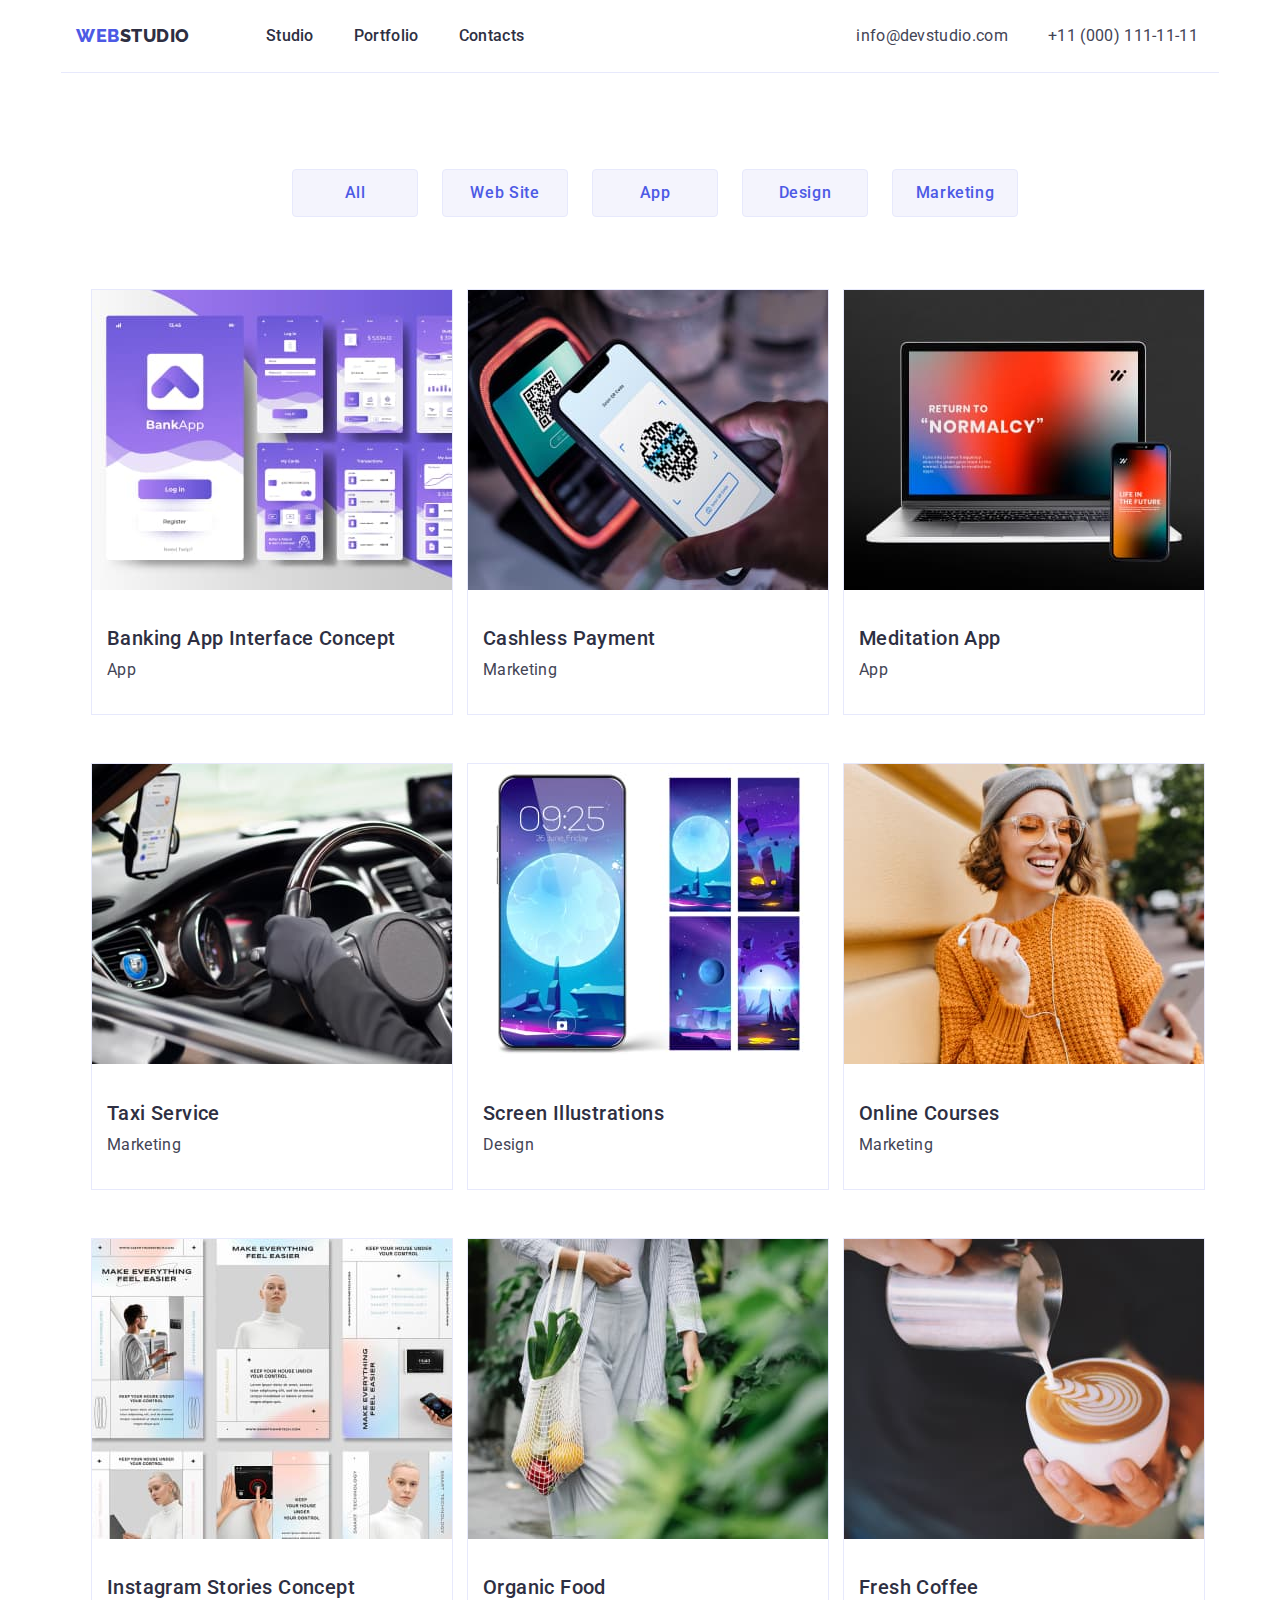
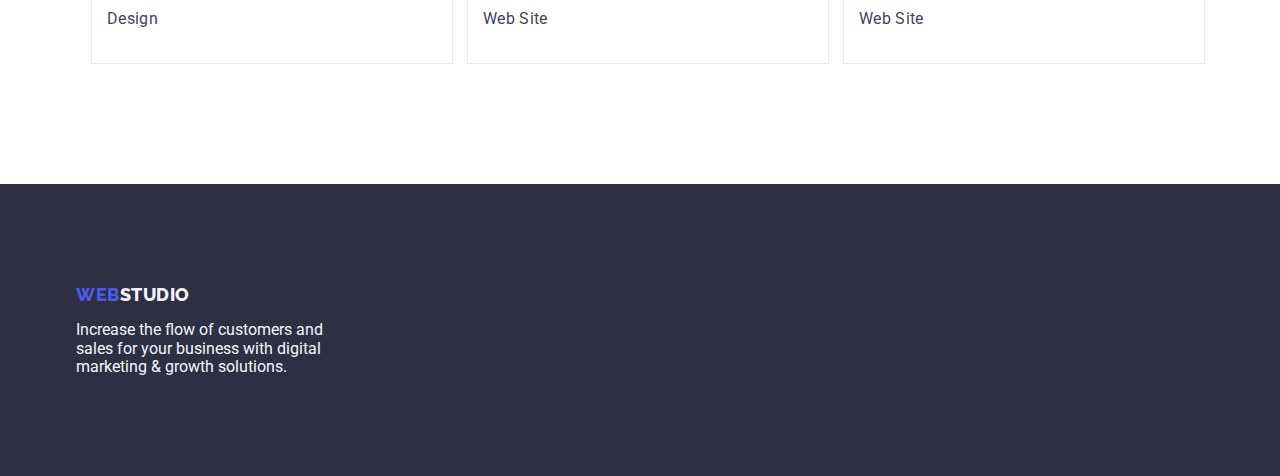
==== commit 7ef78d6f: "05.04" ====
--- a/portfolio.html
+++ b/portfolio.html
@@ -31,7 +31,8 @@
             <address class="header-adress">
                 <ul class="list adress-list">
                     <li class="nav-link"><a class="adress-link link"
-                            href="mailto:info@devstudio.com">info@devstudio.com</a></li>
+                            href="mailto:info@devstudio.com">info@devstudio.com</a>
+                    </li>
                     <li class="nav-link"><a class="adress-link link" href="tel:+110001111111">+11 (000) 111-11-11</a>
                     </li>
                 </ul>
@@ -40,97 +41,101 @@
     </header>
     <main>
         <section class="portfolio container">
-            <h1 class="portfolio-header" hidden>Portfolio</h1>
-            <ul class="list button-list">
-                <li class="link button-link"><button class="portfolio-button" type="button">All</button></li>
-                <li class="link button-link"><button class="portfolio-button" type="button">Web Site</button></li>
-                <li class="link button-link"><button class="portfolio-button" type="button">App</button></li>
-                <li class="link button-link"><button class="portfolio-button" type="button">Design</button></li>
-                <li class="link button-link"><button class="portfolio-button" type="button">Marketing</button></li>
-            </ul>
+            <div class="container">
+                <h1 class="portfolio-header visually-hidden">Portfolio</h1>
+                <ul class="list button-list">
+                    <li class="link button-link"><button class="portfolio-button" type="button">All</button></li>
+                    <li class="link button-link"><button class="portfolio-button" type="button">Web Site</button></li>
+                    <li class="link button-link"><button class="portfolio-button" type="button">App</button></li>
+                    <li class="link button-link"><button class="portfolio-button" type="button">Design</button></li>
+                    <li class="link button-link"><button class="portfolio-button" type="button">Marketing</button></li>
+                </ul>
 
 
-            <ul class="list ul-port-list container">
-                <li class="link portfolio-lists">
-                    <a class="link port-link">
-                        <img class="portfolio-img" src="./images/portfolio/img-1.jpg"
-                            alt="Banking App Interface Concept" width="360" height="300">
-                        <h2 class="list-header-port">Banking App Interface Concept</h2>
-                        <p class="list-paragraph-port">App</p>
-                    </a>
-                </li>
-                <li class="link portfolio-lists">
-                    <a class="link port-link">
-                        <img class="portfolio-img" src="./images/portfolio/img-2.jpg" alt="Cashless Payment" width="360"
-                            height="300">
-                        <h2 class="list-header-port">Cashless Payment</h2>
-                        <p class="list-paragraph-port">Marketing</p>
-                    </a>
-                </li>
-                <li class="link portfolio-lists">
-                    <a class="link port-link">
-                        <img class="portfolio-img" src="./images/portfolio/img-3.jpg" alt="Meditation App" width="360"
-                            height="300">
-                        <h2 class="list-header-port">Meditation App</h2>
-                        <p class="list-paragraph-port">App</p>
-                    </a>
-                </li>
-                <li class="link portfolio-lists">
-                    <a class="link port-link">
-                        <img class="portfolio-img" src="./images/portfolio/img-4.jpg" alt="Taxi Service" width="360"
-                            height="300">
-                        <h2 class="list-header-port">Taxi Service</h2>
-                        <p class="list-paragraph-port">Marketing</p>
-                    </a>
-                </li>
-                <li class="link portfolio-lists">
-                    <a class="link port-link">
-                        <img class="portfolio-img" src="./images/portfolio/img-5.jpg" alt="Screen Illustrations"
-                            width="360" height="300">
-                        <h2 class="list-header-port">Screen Illustrations</h2>
-                        <p class="list-paragraph-port">Design</p>
-                    </a>
-                </li>
-                <li class="link portfolio-lists">
-                    <a class="link port-link">
-                        <img class="portfolio-img" src="./images/portfolio/img-6.jpg" alt="Online Courses" width="360"
-                            height="300">
-                        <h2 class="list-header-port">Online Courses</h2>
-                        <p class="list-paragraph-port">Marketing</p>
-                    </a>
-                </li>
-                <li class="link portfolio-lists">
-                    <a class="link port-link">
-                        <img class="portfolio-img" src="./images/portfolio/img-7.jpg" alt="Instagram Stories Concept"
-                            width="360" height="300">
-                        <h2 class="list-header-port">Instagram Stories Concept</h2>
-                        <p class="list-paragraph-port">Design</p>
-                    </a>
-                </li>
-                <li class="link portfolio-lists">
-                    <a class="link port-link">
-                        <img class="portfolio-img" src="./images/portfolio/img-8.jpg" alt="Organic Food" width="360"
-                            height="300">
-                        <h2 class="list-header-port">Organic Food</h2>
-                        <p class="list-paragraph-port">Web Site</p>
-                    </a>
-                </li>
-                <li class="link portfolio-lists">
-                    <a class="link port-link">
-                        <img class="portfolio-img" src="./images/portfolio/cofe.jpg" alt="Fresh Coffee" width="360"
-                            height="300">
-                        <h2 class="list-header-port">Fresh Coffee</h2>
-                        <p class="list-paragraph-port">Web Site</p>
-                    </a>
-                </li>
-            </ul>
+                <ul class="list ul-port-list">
+                    <li class="link portfolio-lists">
+                        <a class="link port-link">
+                            <img class="portfolio-img" src="./images/portfolio/img-1.jpg"
+                                alt="Banking App Interface Concept" width="360" height="300">
+                            <h2 class="list-header-port">Banking App Interface Concept</h2>
+                            <p class="list-paragraph-port">App</p>
+                        </a>
+                    </li>
+                    <li class="link portfolio-lists">
+                        <a class="link port-link">
+                            <img class="portfolio-img" src="./images/portfolio/img-2.jpg" alt="Cashless Payment"
+                                width="360" height="300">
+                            <h2 class="list-header-port">Cashless Payment</h2>
+                            <p class="list-paragraph-port">Marketing</p>
+                        </a>
+                    </li>
+                    <li class="link portfolio-lists">
+                        <a class="link port-link">
+                            <img class="portfolio-img" src="./images/portfolio/img-3.jpg" alt="Meditation App"
+                                width="360" height="300">
+                            <h2 class="list-header-port">Meditation App</h2>
+                            <p class="list-paragraph-port">App</p>
+                        </a>
+                    </li>
+                    <li class="link portfolio-lists">
+                        <a class="link port-link">
+                            <img class="portfolio-img" src="./images/portfolio/img-4.jpg" alt="Taxi Service" width="360"
+                                height="300">
+                            <h2 class="list-header-port">Taxi Service</h2>
+                            <p class="list-paragraph-port">Marketing</p>
+                        </a>
+                    </li>
+                    <li class="link portfolio-lists">
+                        <a class="link port-link">
+                            <img class="portfolio-img" src="./images/portfolio/img-5.jpg" alt="Screen Illustrations"
+                                width="360" height="300">
+                            <h2 class="list-header-port">Screen Illustrations</h2>
+                            <p class="list-paragraph-port">Design</p>
+                        </a>
+                    </li>
+                    <li class="link portfolio-lists">
+                        <a class="link port-link">
+                            <img class="portfolio-img" src="./images/portfolio/img-6.jpg" alt="Online Courses"
+                                width="360" height="300">
+                            <h2 class="list-header-port">Online Courses</h2>
+                            <p class="list-paragraph-port">Marketing</p>
+                        </a>
+                    </li>
+                    <li class="link portfolio-lists">
+                        <a class="link port-link">
+                            <img class="portfolio-img" src="./images/portfolio/img-7.jpg"
+                                alt="Instagram Stories Concept" width="360" height="300">
+                            <h2 class="list-header-port">Instagram Stories Concept</h2>
+                            <p class="list-paragraph-port">Design</p>
+                        </a>
+                    </li>
+                    <li class="link portfolio-lists">
+                        <a class="link port-link">
+                            <img class="portfolio-img" src="./images/portfolio/img-8.jpg" alt="Organic Food" width="360"
+                                height="300">
+                            <h2 class="list-header-port">Organic Food</h2>
+                            <p class="list-paragraph-port">Web Site</p>
+                        </a>
+                    </li>
+                    <li class="link portfolio-lists">
+                        <a class="link port-link">
+                            <img class="portfolio-img" src="./images/portfolio/cofe.jpg" alt="Fresh Coffee" width="360"
+                                height="300">
+                            <h2 class="list-header-port">Fresh Coffee</h2>
+                            <p class="list-paragraph-port">Web Site</p>
+                        </a>
+                    </li>
+                </ul>
+            </div>
         </section>
     </main>
     <footer class="footer">
-        <a class="link footer-link container" href="./index.html">Web<span class="span-logo">Studio</span></a>
-        <p class="fotter-paragraph container">Increase the flow of customers and<br> sales for your business with
-            digital<br> marketing &
-            growth solutions.</p>
+        <div class="container">
+            <a class="link footer-link " href="./index.html">Web<span class="span-logo">Studio</span></a>
+            <p class="fotter-paragraph ">Increase the flow of customers and<br> sales for your business with
+                digital<br> marketing &
+                growth solutions.</p>
+        </div>
     </footer>
 </body>
 
--- a/css/style.css
+++ b/css/style.css
@@ -18,6 +18,9 @@
 h1,
 h2,
 h3,
+h4,
+h5,
+h6,
 p,
 ul {
     margin: 0 auto;
@@ -30,6 +33,19 @@
     font-size: 16px;
     background-color: var(--background-color);
 
+}
+
+.visually-hidden {
+    position: absolute;
+    width: 1px;
+    height: 1px;
+    margin: -1px;
+    border: 0;
+    padding: 0;
+    white-space: nowrap;
+    clip-path: inset(100%);
+    clip: rect(0 0 0 0);
+    overflow: hidden;
 }
 
 .container {
@@ -43,10 +59,13 @@
     display: flex;
     align-items: center;
 
+    border-bottom: 1px solid #E7E9FC;
+
 }
 
 .nav {
     display: flex;
+    margin: 0;
 }
 
 
@@ -278,7 +297,7 @@
 }
 
 .header-line {
-    display: block;
+    display: flex;
     padding-top: 24px;
     padding-bottom: 24px;
 
@@ -291,6 +310,7 @@
 }
 
 .header-adress {
+    display: flex;
     font-style: normal;
 }
 
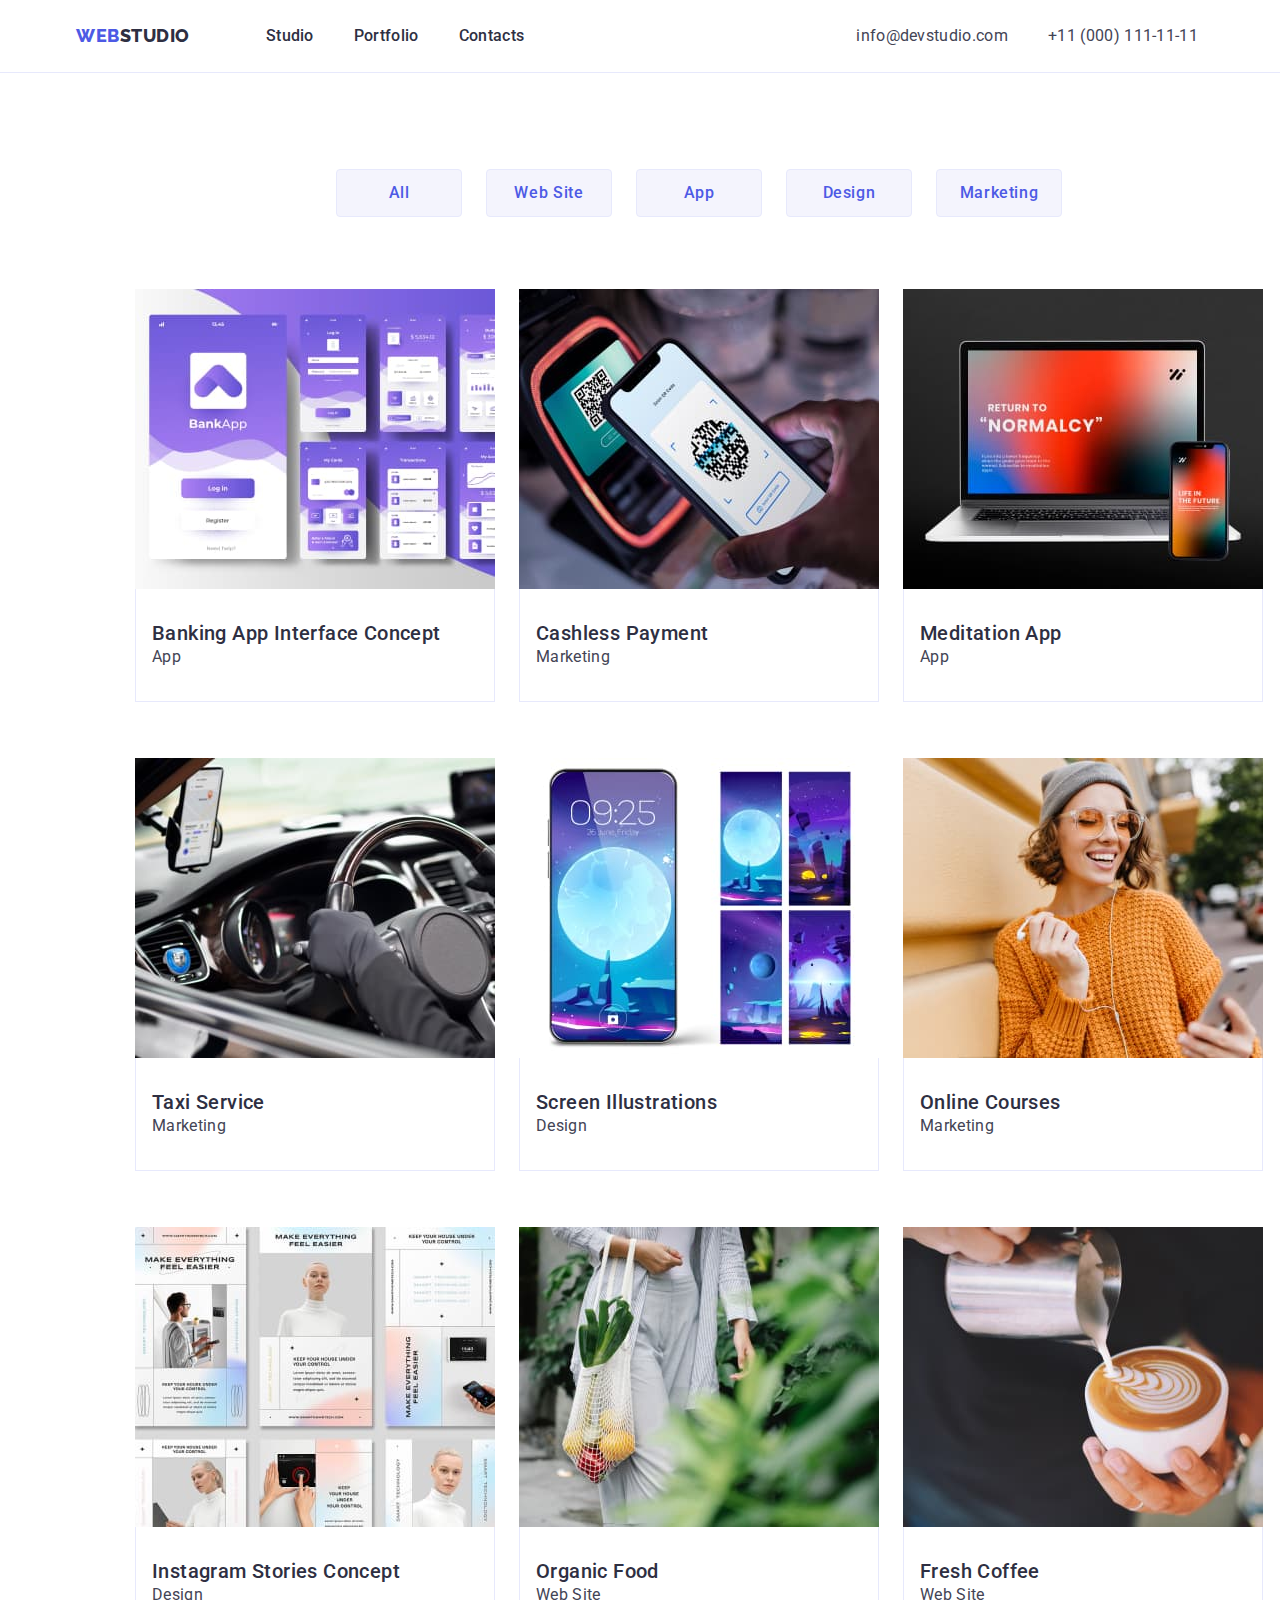
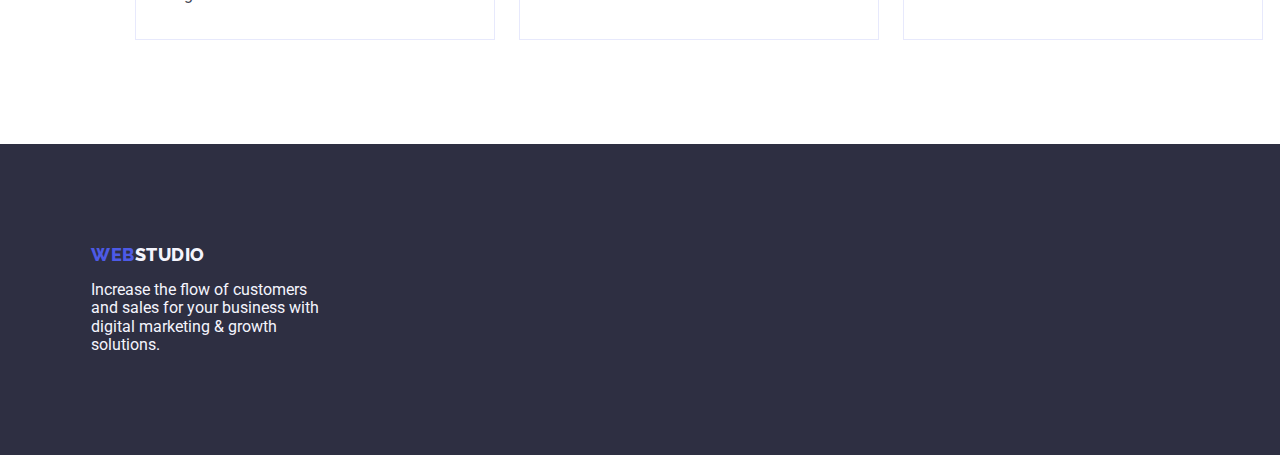
==== commit 47d81a33: "05.04 up" ====
--- a/portfolio.html
+++ b/portfolio.html
@@ -11,7 +11,7 @@
     <link
         href="https://fonts.googleapis.com/css2?family=Raleway:wght@800&family=Roboto:wght@400;500;700;900&display=swap"
         rel="stylesheet">
-    <link rel="stylesheet" href="https://cdnjs.cloudflare.com/ajax/libs/modern-normalize/1.1.0/modern-normalize.css"
+    <link rel="stylesheet" href="https://cdnjs.cloudflare.com/ajax/libs/modern-normalize/1.1.0/modern-normalize.min.css"
         integrity="sha512-Y0MM+V6ymRKN2zStTqzQ227DWhhp4Mzdo6gnlRnuaNCbc+YN/ZH0sBCLTM4M0oSy9c9VKiCvd4Jk44aCLrNS5Q=="
         crossorigin="anonymous" referrerpolicy="no-referrer" />
     <link rel="stylesheet" href="./css/style.css">
@@ -19,28 +19,31 @@
 
 <body>
     <header class="header">
-        <section class="head-nav container">
-            <nav class="list nav">
-                <a class="link head-link" href="./index.html">Web<span class="span-logo">Studio</span></a>
-                <ul class="list head-list">
-                    <li class="nav-link"><a class="link header-line" href="./index.html">Studio</a></li>
-                    <li class="nav-link"><a class="link header-line" href="./portfolio.html">Portfolio</a></li>
-                    <li class="nav-link"><a class="link header-line" href="">Contacts</a></li>
-                </ul>
-            </nav>
-            <address class="header-adress">
-                <ul class="list adress-list">
-                    <li class="nav-link"><a class="adress-link link"
-                            href="mailto:info@devstudio.com">info@devstudio.com</a>
-                    </li>
-                    <li class="nav-link"><a class="adress-link link" href="tel:+110001111111">+11 (000) 111-11-11</a>
-                    </li>
-                </ul>
-            </address>
+        <section class="head-nav">
+            <div class="container head-flex">
+                <nav class="list nav">
+                    <a class="link head-link" href="./index.html">Web<span class="span-logo">Studio</span></a>
+                    <ul class="list head-list">
+                        <li class="nav-link"><a class="link header-line" href="./index.html">Studio</a></li>
+                        <li class="nav-link"><a class="link header-line" href="./portfolio.html">Portfolio</a></li>
+                        <li class="nav-link"><a class="link header-line" href="">Contacts</a></li>
+                    </ul>
+                </nav>
+                <address class="header-adress">
+                    <ul class="list adress-list">
+                        <li class="nav-link"><a class="adress-link link"
+                                href="mailto:info@devstudio.com">info@devstudio.com</a>
+                        </li>
+                        <li class="nav-link"><a class="adress-link link" href="tel:+110001111111">+11 (000)
+                                111-11-11</a>
+                        </li>
+                    </ul>
+                </address>
+            </div>
         </section>
     </header>
     <main>
-        <section class="portfolio container">
+        <section class="portfolio ">
             <div class="container">
                 <h1 class="portfolio-header visually-hidden">Portfolio</h1>
                 <ul class="list button-list">
@@ -57,72 +60,90 @@
                         <a class="link port-link">
                             <img class="portfolio-img" src="./images/portfolio/img-1.jpg"
                                 alt="Banking App Interface Concept" width="360" height="300">
-                            <h2 class="list-header-port">Banking App Interface Concept</h2>
-                            <p class="list-paragraph-port">App</p>
+                            <div class="pogr-prod-cards">
+                                <h2 class="list-header-port">Banking App Interface Concept</h2>
+                                <p class="list-paragraph-port">App</p>
+                            </div>
                         </a>
                     </li>
                     <li class="link portfolio-lists">
                         <a class="link port-link">
                             <img class="portfolio-img" src="./images/portfolio/img-2.jpg" alt="Cashless Payment"
                                 width="360" height="300">
-                            <h2 class="list-header-port">Cashless Payment</h2>
-                            <p class="list-paragraph-port">Marketing</p>
+                            <div class="pogr-prod-cards">
+                                <h2 class="list-header-port">Cashless Payment</h2>
+                                <p class="list-paragraph-port">Marketing</p>
+                            </div>
                         </a>
                     </li>
                     <li class="link portfolio-lists">
                         <a class="link port-link">
                             <img class="portfolio-img" src="./images/portfolio/img-3.jpg" alt="Meditation App"
                                 width="360" height="300">
-                            <h2 class="list-header-port">Meditation App</h2>
-                            <p class="list-paragraph-port">App</p>
+                            <div class="pogr-prod-cards">
+                                <h2 class="list-header-port">Meditation App</h2>
+                                <p class="list-paragraph-port">App</p>
+                            </div>
                         </a>
                     </li>
                     <li class="link portfolio-lists">
                         <a class="link port-link">
                             <img class="portfolio-img" src="./images/portfolio/img-4.jpg" alt="Taxi Service" width="360"
                                 height="300">
-                            <h2 class="list-header-port">Taxi Service</h2>
-                            <p class="list-paragraph-port">Marketing</p>
+                            <div class="pogr-prod-cards">
+                                <h2 class="list-header-port">Taxi Service</h2>
+                                <p class="list-paragraph-port">Marketing</p>
+                            </div>
                         </a>
                     </li>
                     <li class="link portfolio-lists">
                         <a class="link port-link">
                             <img class="portfolio-img" src="./images/portfolio/img-5.jpg" alt="Screen Illustrations"
                                 width="360" height="300">
-                            <h2 class="list-header-port">Screen Illustrations</h2>
-                            <p class="list-paragraph-port">Design</p>
+                            <div class="pogr-prod-cards">
+                                <h2 class="list-header-port">Screen Illustrations</h2>
+                                <p class="list-paragraph-port">Design</p>
+                            </div>
                         </a>
                     </li>
                     <li class="link portfolio-lists">
                         <a class="link port-link">
                             <img class="portfolio-img" src="./images/portfolio/img-6.jpg" alt="Online Courses"
                                 width="360" height="300">
-                            <h2 class="list-header-port">Online Courses</h2>
-                            <p class="list-paragraph-port">Marketing</p>
+                            <div class="pogr-prod-cards">
+                                <h2 class="list-header-port">Online Courses</h2>
+                                <p class="list-paragraph-port">Marketing</p>
+                            </div>
                         </a>
                     </li>
                     <li class="link portfolio-lists">
                         <a class="link port-link">
                             <img class="portfolio-img" src="./images/portfolio/img-7.jpg"
                                 alt="Instagram Stories Concept" width="360" height="300">
-                            <h2 class="list-header-port">Instagram Stories Concept</h2>
-                            <p class="list-paragraph-port">Design</p>
+                            <div class="pogr-prod-cards">
+                                <h2 class="list-header-port">Instagram Stories Concept</h2>
+                                <p class="list-paragraph-port">Design</p>
+                            </div>
                         </a>
                     </li>
                     <li class="link portfolio-lists">
                         <a class="link port-link">
                             <img class="portfolio-img" src="./images/portfolio/img-8.jpg" alt="Organic Food" width="360"
                                 height="300">
-                            <h2 class="list-header-port">Organic Food</h2>
-                            <p class="list-paragraph-port">Web Site</p>
+                            <div class="pogr-prod-cards">
+                                <h2 class="list-header-port">Organic Food</h2>
+                                <p class="list-paragraph-port">Web Site</p>
+                            </div>
                         </a>
                     </li>
                     <li class="link portfolio-lists">
                         <a class="link port-link">
                             <img class="portfolio-img" src="./images/portfolio/cofe.jpg" alt="Fresh Coffee" width="360"
                                 height="300">
-                            <h2 class="list-header-port">Fresh Coffee</h2>
-                            <p class="list-paragraph-port">Web Site</p>
+                            <div class="pogr-prod-cards">
+                                <h2 class="list-header-port">Fresh Coffee</h2>
+                                <p class="list-paragraph-port">Web Site</p>
+                            </div>
                         </a>
                     </li>
                 </ul>
@@ -131,9 +152,9 @@
     </main>
     <footer class="footer">
         <div class="container">
-            <a class="link footer-link " href="./index.html">Web<span class="span-logo">Studio</span></a>
-            <p class="fotter-paragraph ">Increase the flow of customers and<br> sales for your business with
-                digital<br> marketing &
+            <a class="link footer-link container" href="./index.html">Web<span class="span-logo">Studio</span></a>
+            <p class="fotter-paragraph container">Increase the flow of customers and sales for your business with
+                digital marketing &
                 growth solutions.</p>
         </div>
     </footer>
--- a/css/style.css
+++ b/css/style.css
@@ -27,6 +27,10 @@
     padding: 0;
 }
 
+img {
+    display: block;
+}
+
 body {
     font-family: Roboto, sans-serif;
     color: var(--body-text-cl);
@@ -55,178 +59,20 @@
     margin: 0 auto;
 }
 
-.head-nav {
+.header {
+    border-bottom: 1px solid #E7E9FC;
+}
+
+.head-flex {
+    display: flex;
+    align-items: center
+}
+
+.nav {
     display: flex;
     align-items: center;
-
-    border-bottom: 1px solid #E7E9FC;
-
-}
-
-.nav {
-    display: flex;
-    margin: 0;
-}
-
-
-.head-list {
-    display: flex;
-
-}
-
-.adress-list {
-    display: flex;
-    margin-left: 332px;
-
-}
-
-.head-list .nav-link+.nav-link {
-    margin-left: 40px;
-}
-
-.adress-list .nav-link+.nav-link {
-    margin-left: 40px;
-}
-
-/*styles of links and buttons on focus and hover*/
-.button {
-    display: flex;
-    flex-direction: row;
-    margin-right: auto;
-    margin-left: auto;
-    padding: 16px 32px;
-    gap: 10px;
-    margin-top: 48px;
-
-
-    color: var(--background-color);
-    background-color: var(--color-batton);
-    cursor: pointer;
-    font-family: "Roboto", sans-serif;
-    font-weight: 500;
-    font-size: 16px;
-    line-height: 1.5;
-    letter-spacing: 0.04em;
-    box-shadow: 0px 4px 4px rgba(0, 0, 0, 0.15);
-    border-radius: 4px;
-}
-
-
-
-.button-list {
-    display: flex;
-    justify-content: center;
-
-}
-
-.portfolio {
-    margin-top: 96px;
-    margin-bottom: 120px;
-}
-
-.portfolio-button {
-    display: flex;
-    flex-direction: row;
-    justify-content: center;
-    align-items: center;
-    padding: 12px 24px;
-    width: 126px;
-    height: 48px;
-
-    color: var(--color-batton);
-    background-color: var(--background-color-bat-port);
-    cursor: pointer;
-    font-family: "Roboto", sans-serif;
-    font-weight: 500;
-    font-size: 16px;
-    line-height: 1.5;
-    letter-spacing: 0.04em;
-    border: 1px solid #E7E9FC;
-    border-radius: 4px;
-
-}
-
-.button-list .button-link+.button-link {
-    margin-left: 24px;
-}
-
-.ul-port-list {
-    display: flex;
-    flex-wrap: wrap;
-    margin-top: 24px;
-
-
-}
-
-.portfolio-lists {
-    display: flex;
-    flex-wrap: wrap;
-    flex-basis: calc(100%/3);
-    margin-top: 48px;
-    margin-left: 0px;
-
-}
-
-.port-link {
-    border: 1px solid #E7E9FC;
-}
-
-
-.button:hover,
-.button:focus {
-    background-color: var(--batton-active);
-}
-
-.portfolio-button:hover,
-.portfolio-button:focus {
-    background-color: var(--batton-active);
-    color: var(--batton-text-cl);
-}
-
-.header-line:hover,
-.header-line:focus {
-    color: var(--batton-active);
-}
-
-.adress-link:hover,
-.adress-link:focus {
-    color: var(--batton-active);
-}
-
-/*backgraund-color on sections*/
-.main-section-bus {
-    background-color: var(--backgr-main-sect);
-    padding-top: 188px;
-    padding-bottom: 188px;
-}
-
-.main-header {
-    width: 530px;
-    font-size: 56px;
-    color: var(--header-cl);
-    line-height: 1.07;
-    text-align: center;
-    letter-spacing: 0.02em;
-}
-
-.main-section {
-    margin-top: 120px;
-}
-
-.main-section-team {
-    display: flex;
-    flex-wrap: wrap;
-    margin-top: 120px;
-    padding-bottom: 120px;
-    background-color: var(--backgr-team);
-}
-
-.footer {
-    background-color: var(--backgr-footer);
-}
-
-
-/*text size, color*/
+}
+
 .head-link {
     display: flex;
     align-items: center;
@@ -241,6 +87,170 @@
     text-transform: uppercase;
     text-decoration: none;
 }
+
+.head-list {
+    display: flex;
+    gap: 40px;
+}
+
+.adress-list {
+    display: flex;
+    gap: 40px;
+    margin-left: 332px;
+
+}
+
+.header-adress {
+    align-items: center;
+}
+
+.nav-link {
+    padding: 24px 0;
+}
+
+
+/*.head-list .nav-link+.nav-link {
+    margin-left: 40px;
+}
+
+.adress-list .nav-link+.nav-link {
+    margin-left: 40px;
+}
+*/
+
+/*styles of links and buttons on focus and hover*/
+.button {
+    display: block;
+    min-width: 169px;
+    height: 56px;
+    border: none;
+    flex-direction: row;
+    margin-right: auto;
+    margin-left: auto;
+    margin-top: 48px;
+
+
+    color: var(--background-color);
+    background-color: var(--color-batton);
+    cursor: pointer;
+    font-family: "Roboto", sans-serif;
+    font-weight: 500;
+    font-size: 16px;
+    line-height: 1.5;
+    letter-spacing: 0.04em;
+    box-shadow: 0px 4px 4px rgba(0, 0, 0, 0.15);
+    border-radius: 4px;
+}
+
+
+
+.button-list {
+    display: flex;
+    justify-content: center;
+    gap: 24px;
+    margin-bottom: 72px;
+}
+
+.portfolio {
+    padding: 96px 120px;
+}
+
+.portfolio-button {
+    display: flex;
+    flex-direction: row;
+    justify-content: center;
+    align-items: center;
+    padding: 12px 24px;
+    width: 126px;
+    height: 48px;
+
+    color: var(--color-batton);
+    background-color: var(--background-color-bat-port);
+    cursor: pointer;
+    font-family: "Roboto", sans-serif;
+    font-weight: 500;
+    font-size: 16px;
+    line-height: 1.5;
+    letter-spacing: 0.04em;
+    border: 1px solid #E7E9FC;
+    border-radius: 4px;
+
+}
+
+.ul-port-list {
+    display: flex;
+    flex-wrap: wrap;
+    column-gap: 24px;
+    row-gap: 48px;
+
+}
+
+.portfolio-lists {
+    display: flex;
+    flex-wrap: wrap;
+    flex-basis: calc((100% - 48px) / 3);
+
+}
+
+.button:hover,
+.button:focus {
+    background-color: var(--batton-active);
+}
+
+.portfolio-button:hover,
+.portfolio-button:focus {
+    background-color: var(--batton-active);
+    color: var(--batton-text-cl);
+    border: 1px solid;
+}
+
+.header-line:hover,
+.header-line:focus {
+    color: var(--batton-active);
+}
+
+.adress-link:hover,
+.adress-link:focus {
+    color: var(--batton-active);
+}
+
+/*backgraund-color on sections*/
+.main-section-bus {
+    background-color: var(--backgr-main-sect);
+    padding: 120px 0;
+}
+
+.main-header {
+    max-width: 496px;
+    font-size: 56px;
+    color: var(--header-cl);
+    line-height: 1.07;
+    text-align: center;
+    letter-spacing: 0.02em;
+}
+
+.main-section {
+    margin-top: 120px;
+    margin-bottom: 120px;
+}
+
+.main-section-img {
+    padding-bottom: 120px;
+}
+
+.main-section-team {
+    padding: 120px;
+    background-color: var(--backgr-team);
+}
+
+.footer {
+    background-color: var(--backgr-footer);
+    padding: 100px 0;
+}
+
+
+/*text size, color*/
+
 
 .head-link span {
     color: var(--span-cl);
@@ -254,9 +264,8 @@
 }
 
 .footer-link {
-    display: block;
-    padding-top: 100px;
-
+    display: inline-block;
+    margin-bottom: 16px;
 
     color: var(--color-batton);
     font-family: "Raleway", sans-serif;
@@ -280,9 +289,8 @@
 }
 
 .fotter-paragraph {
-    display: flex;
-    margin-top: 16px;
-    padding-bottom: 100px;
+    max-width: 264px;
+
 
 }
 
@@ -298,8 +306,6 @@
 
 .header-line {
     display: flex;
-    padding-top: 24px;
-    padding-bottom: 24px;
 
     font-weight: 500;
     font-size: 16px;
@@ -328,22 +334,25 @@
 
 .main-list {
     display: flex;
-    flex-basis: calc(100%/4);
     gap: 24px;
 }
 
+.main-line {
+    flex-basis: calc((100% - 72px) / 4);
+}
+
 
 
 
 .fotter-paragraph {
     font-size: 16px;
     color: var(--backgr-team);
+    margin: 0;
 }
 
 .list-header {
     display: block;
-    margin-top: 32px;
-
+    margin-bottom: 8px;
 
     font-weight: 500;
     font-size: 20px;
@@ -355,7 +364,6 @@
 .list-paragraph {
     width: 264px;
     display: block;
-    margin-top: 8px;
 
 
     font-size: 16px;
@@ -366,9 +374,6 @@
 
 .list-paragraph-team {
     display: block;
-    margin-top: 8px;
-    margin-bottom: 32px;
-
 
     font-size: 16px;
     line-height: 1.5;
@@ -377,11 +382,15 @@
     text-align: center;
 }
 
+.pogr-prod-cards {
+    padding: 32px 16px;
+    border: 1px solid #e7e9fc;
+    border-top: none;
+    margin-bottom: 8px;
+}
+
 .list-header-port {
     display: block;
-    margin-top: 32px;
-    padding-left: 15px;
-    padding-right: 15px;
 
     font-weight: 500;
     font-size: 20px;
@@ -392,10 +401,6 @@
 
 .list-paragraph-port {
     display: block;
-    margin-top: 8px;
-    margin-bottom: 32px;
-    padding-left: 15px;
-    padding-right: 15px;
 
     font-size: 16px;
     line-height: 1.5;
@@ -404,7 +409,7 @@
 }
 
 .main-header-doing {
-    margin-top: 120px;
+    margin-bottom: 72px;
 
     font-size: 36px;
     line-height: 1.11;
@@ -416,19 +421,17 @@
 
 .header-doing-list {
     display: flex;
-    margin-top: 72px;
-    margin-left: -24px;
+    gap: 24px;
 }
 
 .header-doing-link {
     display: flex;
-    flex-basis: (100%/3);
-    margin-left: 24px;
-
+    flex-basis: calc((100% - 48px) / 3);
 }
 
 .main-header-team {
-    padding-top: 120px;
+    margin-bottom: 72px;
+
     font-size: 36px;
     line-height: 1.11;
     text-align: center;
@@ -440,22 +443,24 @@
 
 .ul-team-list {
     display: flex;
-    flex-basis: calc(100%/4);
-    margin-left: -24px;
-    align-items: center;
+    gap: 24px;
+}
+
+.team-cards {
+    padding: 32px 16px;
+    border-radius: 0px 0px 4px 4px;
 }
 
 .team-list {
+    flex-basis: calc((100% - 72px) / 4);
     background-color: var(--background-color);
-    margin-left: 24px;
-    margin-top: 72px;
     box-shadow: 0px 1px 6px rgba(46, 47, 66, 0.08), 0px 1px 1px rgba(46, 47, 66, 0.16), 0px 2px 1px rgba(46, 47, 66, 0.08);
-    border-radius: 0px 0px 4px 4px;
+
 }
 
 .list-header-team {
     display: block;
-    margin-top: 32px;
+    margin-bottom: 8px;
 
     font-weight: 500;
     font-size: 20px;
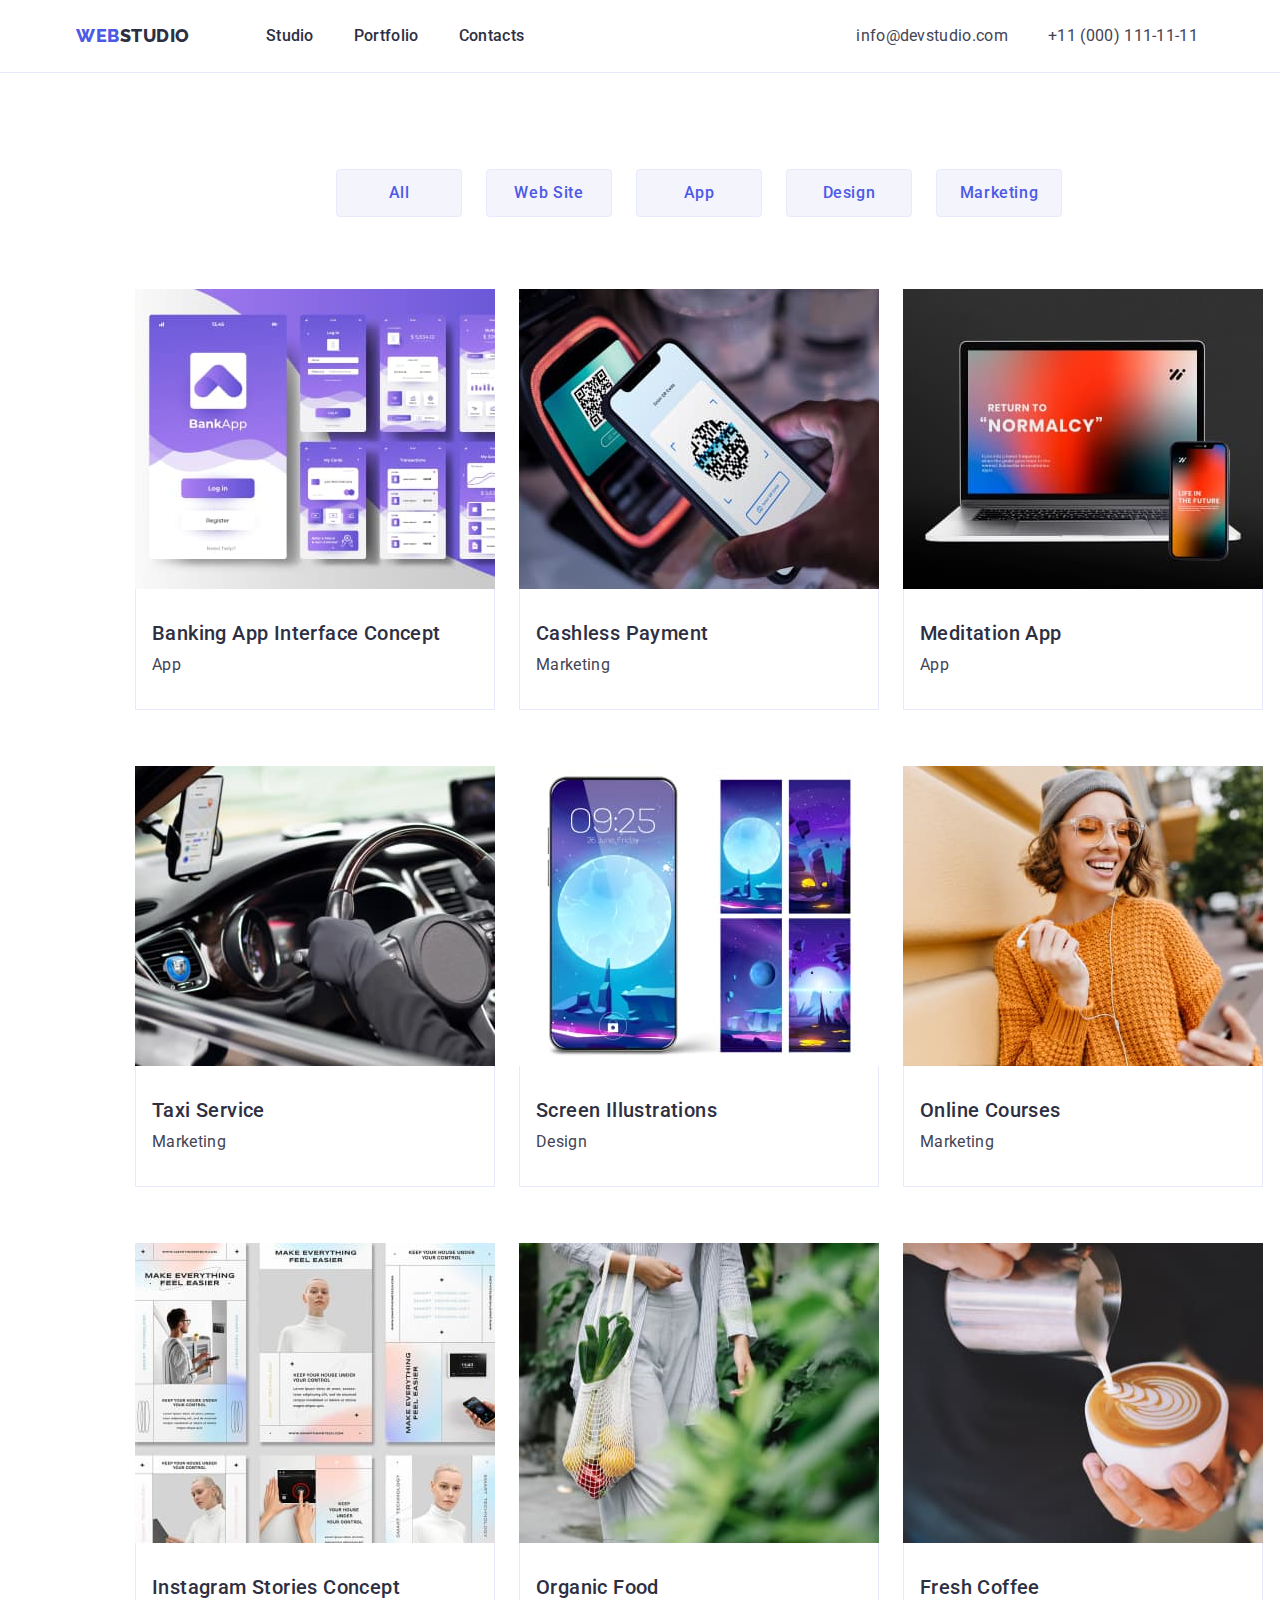
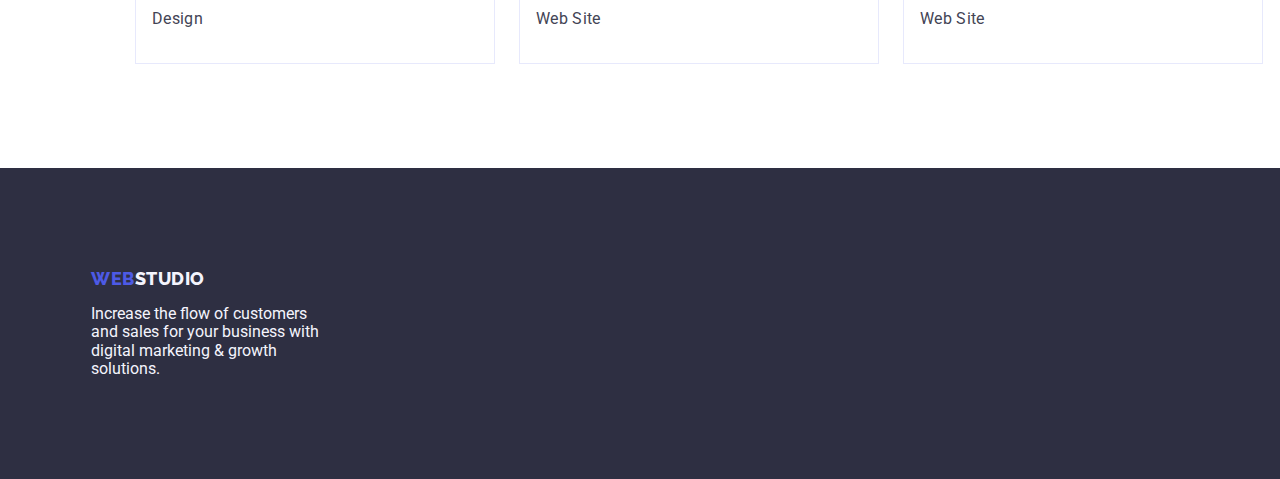
==== commit 576d45f4: "05.04 upd" ====
--- a/portfolio.html
+++ b/portfolio.html
@@ -19,28 +19,26 @@
 
 <body>
     <header class="header">
-        <section class="head-nav">
-            <div class="container head-flex">
-                <nav class="list nav">
-                    <a class="link head-link" href="./index.html">Web<span class="span-logo">Studio</span></a>
-                    <ul class="list head-list">
-                        <li class="nav-link"><a class="link header-line" href="./index.html">Studio</a></li>
-                        <li class="nav-link"><a class="link header-line" href="./portfolio.html">Portfolio</a></li>
-                        <li class="nav-link"><a class="link header-line" href="">Contacts</a></li>
-                    </ul>
-                </nav>
-                <address class="header-adress">
-                    <ul class="list adress-list">
-                        <li class="nav-link"><a class="adress-link link"
-                                href="mailto:info@devstudio.com">info@devstudio.com</a>
-                        </li>
-                        <li class="nav-link"><a class="adress-link link" href="tel:+110001111111">+11 (000)
-                                111-11-11</a>
-                        </li>
-                    </ul>
-                </address>
-            </div>
-        </section>
+        <div class="container head-flex">
+            <nav class="list nav">
+                <a class="link head-link" href="./index.html">Web<span class="span-logo">Studio</span></a>
+                <ul class="list head-list">
+                    <li class="nav-link"><a class="link header-line" href="./index.html">Studio</a></li>
+                    <li class="nav-link"><a class="link header-line" href="./portfolio.html">Portfolio</a></li>
+                    <li class="nav-link"><a class="link header-line" href="">Contacts</a></li>
+                </ul>
+            </nav>
+            <address class="header-adress">
+                <ul class="list adress-list">
+                    <li class="nav-link"><a class="adress-link link"
+                            href="mailto:info@devstudio.com">info@devstudio.com</a>
+                    </li>
+                    <li class="nav-link"><a class="adress-link link" href="tel:+110001111111">+11 (000)
+                            111-11-11</a>
+                    </li>
+                </ul>
+            </address>
+        </div>
     </header>
     <main>
         <section class="portfolio ">
--- a/css/style.css
+++ b/css/style.css
@@ -54,8 +54,7 @@
 
 .container {
     width: 1158px;
-    padding-left: 15px;
-    padding-right: 15px;
+    padding: 0 15px;
     margin: 0 auto;
 }
 
@@ -201,7 +200,7 @@
 .portfolio-button:focus {
     background-color: var(--batton-active);
     color: var(--batton-text-cl);
-    border: 1px solid;
+    border: 1px solid transparent;
 }
 
 .header-line:hover,
@@ -217,7 +216,7 @@
 /*backgraund-color on sections*/
 .main-section-bus {
     background-color: var(--backgr-main-sect);
-    padding: 120px 0;
+    padding: 188px 0;
 }
 
 .main-header {
@@ -230,8 +229,7 @@
 }
 
 .main-section {
-    margin-top: 120px;
-    margin-bottom: 120px;
+    padding: 120px 0;
 }
 
 .main-section-img {
@@ -239,7 +237,7 @@
 }
 
 .main-section-team {
-    padding: 120px;
+    padding: 120px 0;
     background-color: var(--backgr-team);
 }
 
@@ -338,7 +336,7 @@
 }
 
 .main-line {
-    flex-basis: calc((100% - 72px) / 4);
+    width: calc((100% - 72px) / 4);
 }
 
 
@@ -391,6 +389,7 @@
 
 .list-header-port {
     display: block;
+    margin-bottom: 8px;
 
     font-weight: 500;
     font-size: 20px;
@@ -452,7 +451,7 @@
 }
 
 .team-list {
-    flex-basis: calc((100% - 72px) / 4);
+    width: calc((100% - 72px) / 4);
     background-color: var(--background-color);
     box-shadow: 0px 1px 6px rgba(46, 47, 66, 0.08), 0px 1px 1px rgba(46, 47, 66, 0.16), 0px 2px 1px rgba(46, 47, 66, 0.08);
 
